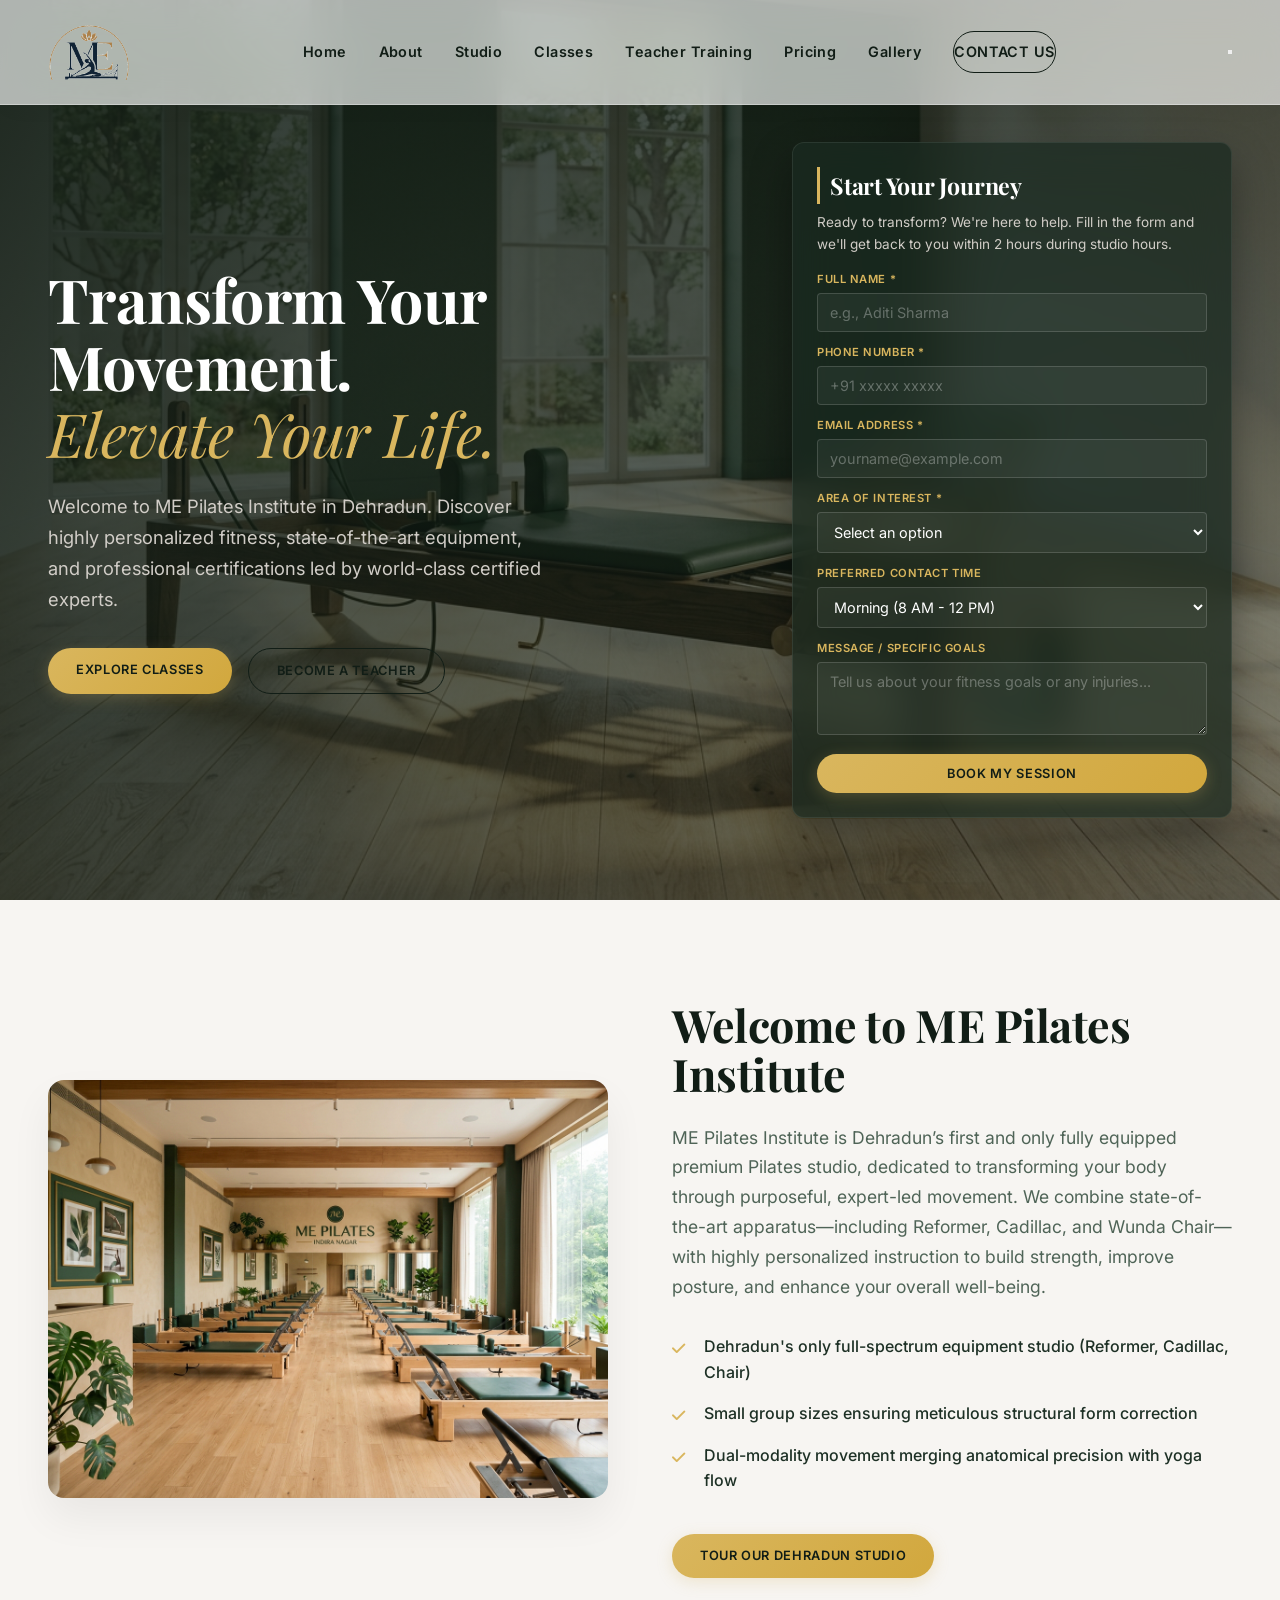
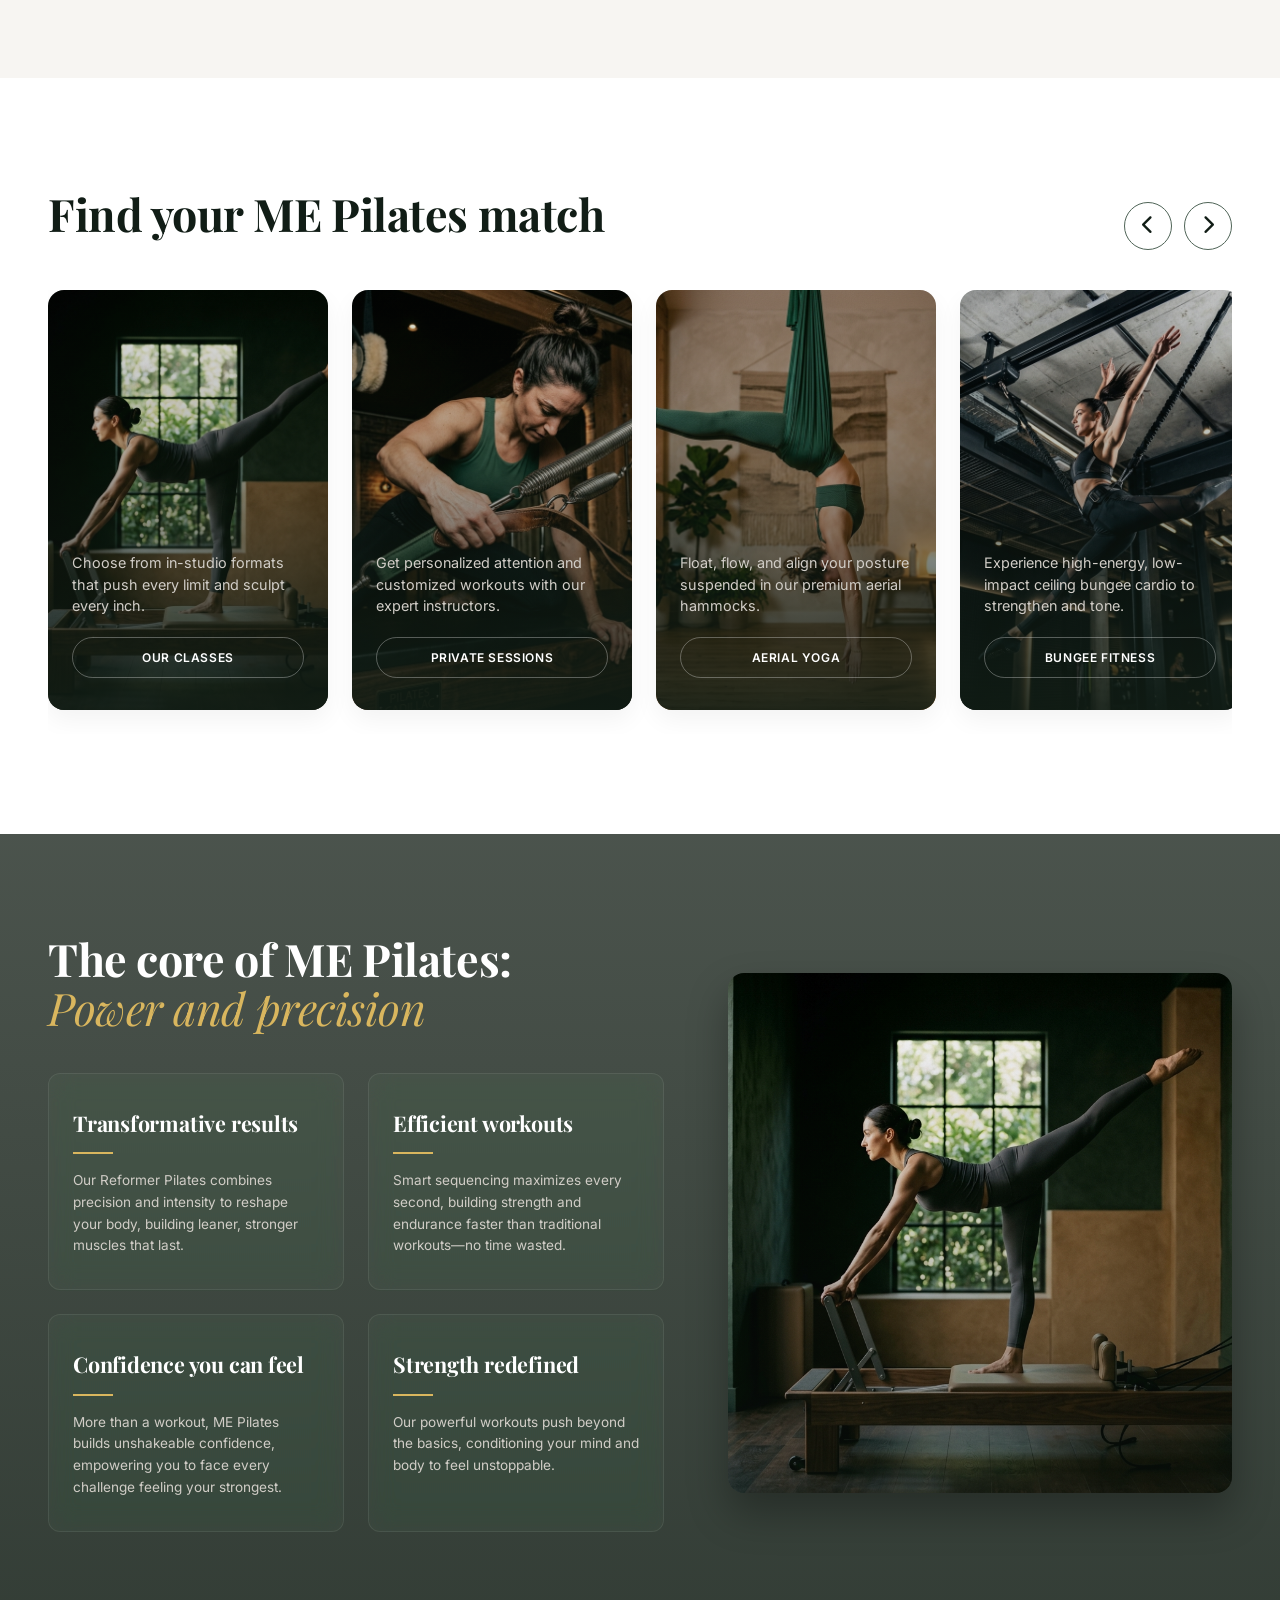
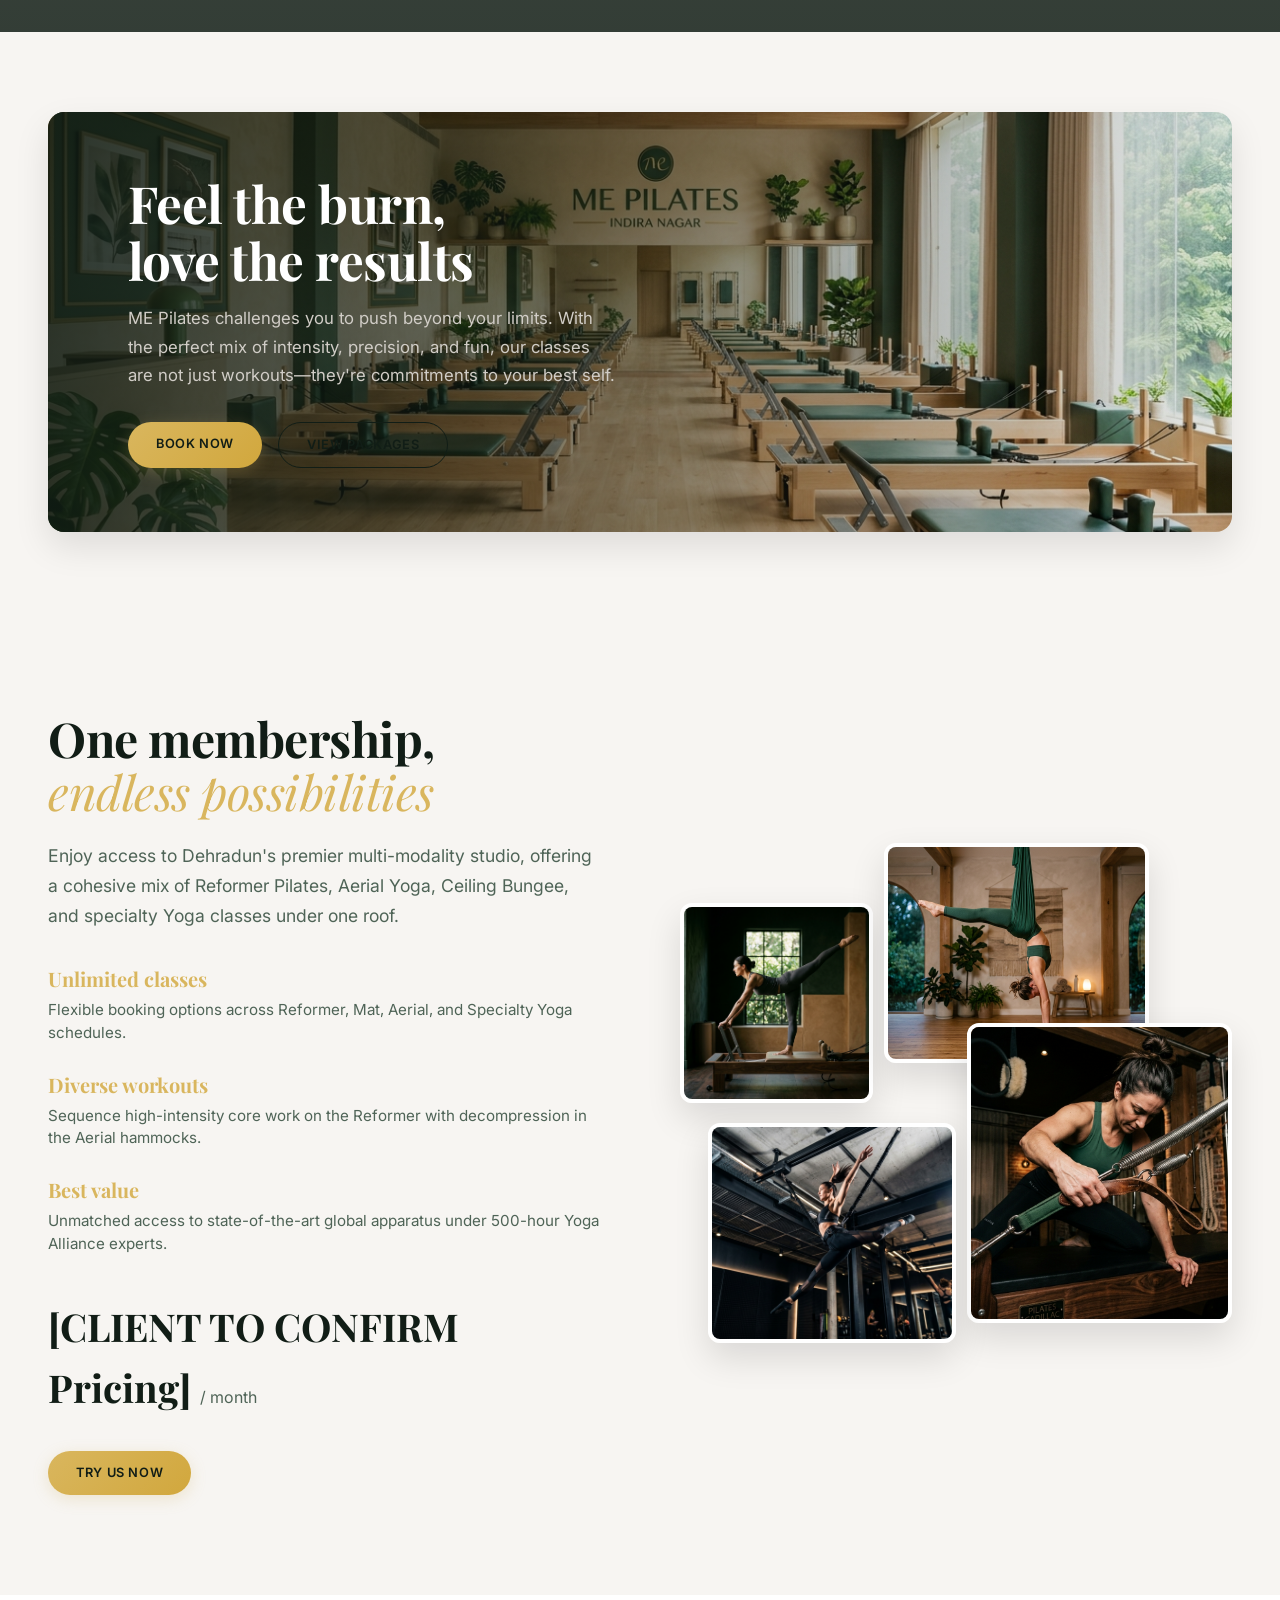
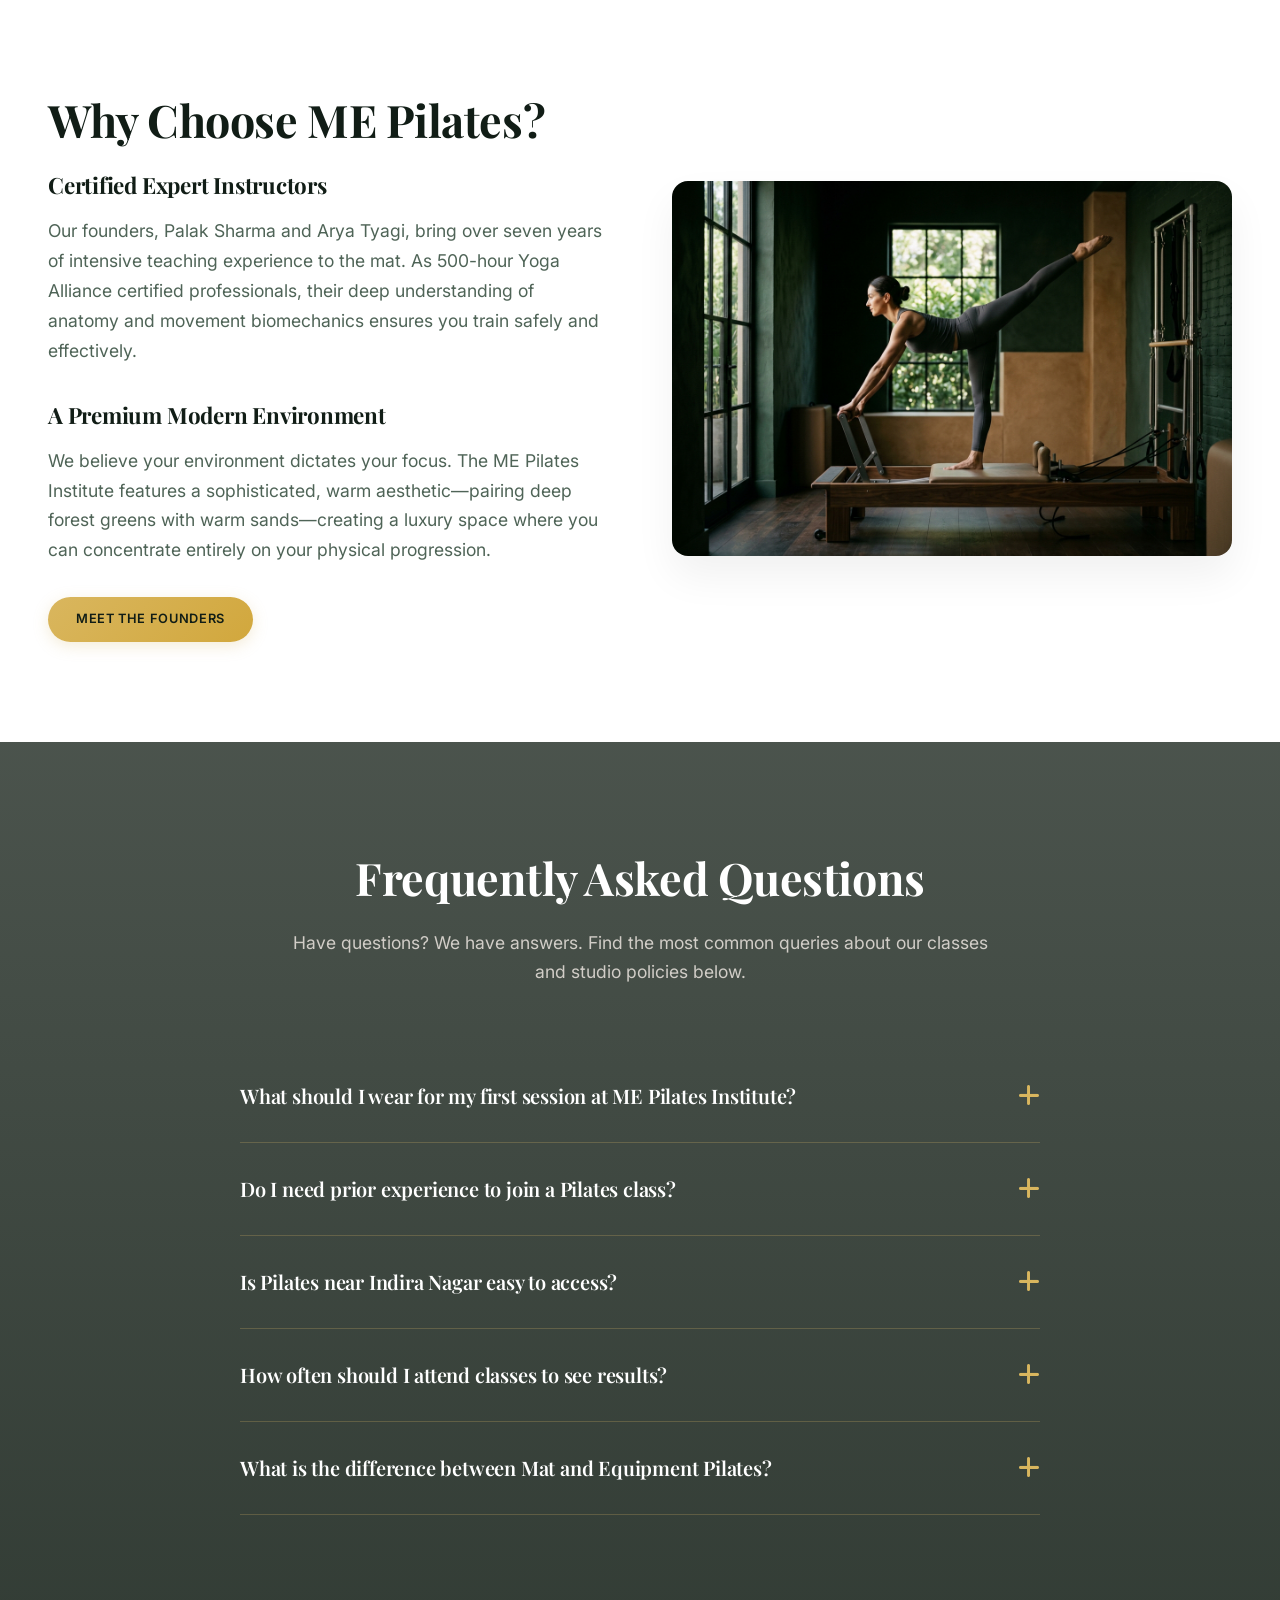
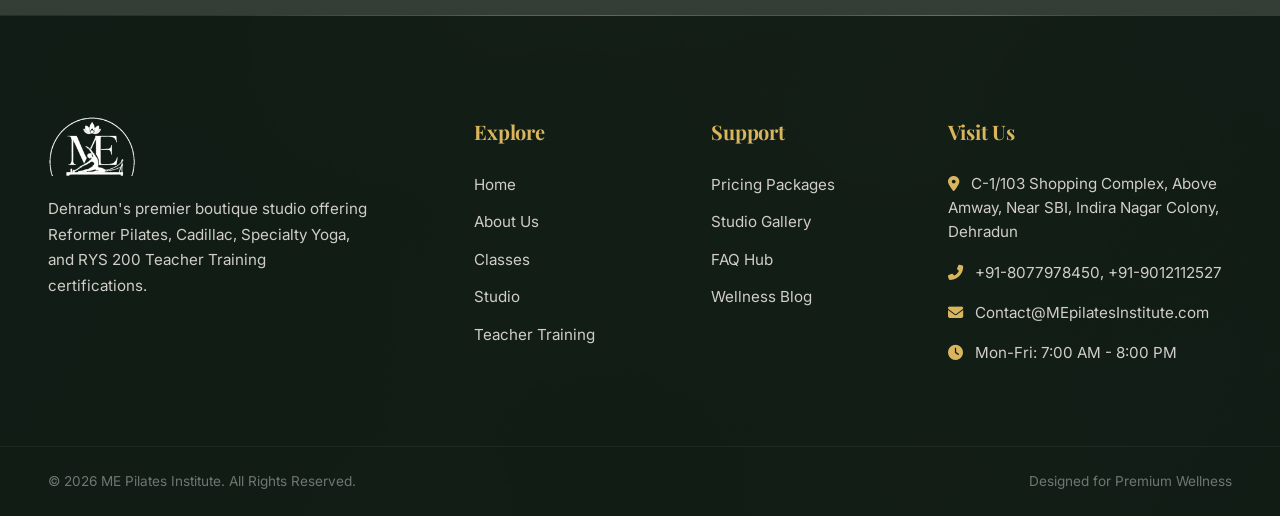
==== index.html @ 4b0d1c43 "feat: initial commit of premium ME Pilates Institute website" ====
<!DOCTYPE html>
<html lang="en">
<head>
    <meta charset="UTF-8">
    <meta name="viewport" content="width=device-width, initial-scale=1.0">
    <title>Premium Pilates Studio in Dehradun | ME Pilates Institute</title>
    <meta name="description" content="Transform your body with Dehradun's premier Pilates studio. Offering Reformer, Cadillac, Aerial Yoga & Teacher Training by certified experts. Book a session today.">
    <link rel="icon" type="image/png" href="favicon.png">
    
    <script type="application/ld+json">
    {
      "@context": "https://schema.org",
      "@graph": [
        {
          "@type": "WebPage",
          "@id": "https://mepilatesinstitute.com/#webpage",
          "url": "https://mepilatesinstitute.com/",
          "name": "Premium Pilates Studio in Dehradun | ME Pilates Institute",
          "description": "Transform your body with Dehradun's premier Pilates studio. Offering Reformer, Cadillac, Aerial Yoga & Teacher Training by certified experts. Book a session today.",
          "isPartOf": {
            "@id": "https://mepilatesinstitute.com/#website"
          },
          "about": {
            "@id": "https://mepilatesinstitute.com/#organization"
          }
        },
        {
          "@type": "BreadcrumbList",
          "@id": "https://mepilatesinstitute.com/#breadcrumb",
          "itemListElement": [
            {
              "@type": "ListItem",
              "position": 1,
              "name": "Home",
              "item": "https://mepilatesinstitute.com/"
            }
          ]
        },
        {
          "@type": "FAQPage",
          "@id": "https://mepilatesinstitute.com/#faq",
          "mainEntity": [
            {
              "@type": "Question",
              "name": "What should I wear for my first session at ME Pilates Institute?",
              "@acceptedAnswer": {
                "@type": "Answer",
                "text": "Wear comfortable, form-fitting athletic wear that allows your instructor to see your alignment. Grip socks are mandatory for all equipment classes to ensure your safety and maintain studio hygiene."
              }
            },
            {
              "@type": "Question",
              "name": "Do I need prior experience to join a Pilates class?",
              "@acceptedAnswer": {
                "@type": "Answer",
                "text": "Not at all. We welcome complete beginners. If you are new, we highly recommend starting with a private session or our introductory group classes so our instructors can assess your movement and introduce you to the equipment safely."
              }
            },
            {
              "@type": "Question",
              "name": "Is Pilates near Indira Nagar easy to access?",
              "@acceptedAnswer": {
                "@type": "Answer",
                "text": "Yes, we are conveniently located at C-1/103 Shopping Complex, Near SBI, Indira Nagar Colony, Dehradun. There is ample parking available [CLIENT TO CONFIRM] for our members."
              }
            },
            {
              "@type": "Question",
              "name": "How often should I attend classes to see results?",
              "@acceptedAnswer": {
                "@type": "Answer",
                "text": "For optimal results in strength and flexibility, we recommend attending two to three sessions per week. Consistency is the key to mastering the Pilates method."
              }
            },
            {
              "@type": "Question",
              "name": "What is the difference between Mat and Equipment Pilates?",
              "@acceptedAnswer": {
                "@type": "Answer",
                "text": "Mat Pilates relies on your body weight for resistance and focuses heavily on core control. Equipment Pilates uses the springs and pulleys of apparatus like the Reformer and Cadillac to provide variable resistance, which can both assist movements and make them significantly more challenging."
              }
            }
          ]
        }
      ]
    }
    </script>

    <link rel="stylesheet" href="css/style.css">
    <link rel="stylesheet" href="https://cdnjs.cloudflare.com/ajax/libs/font-awesome/6.4.0/css/all.min.css">
    <link href="https://fonts.googleapis.com/css2?family=Playfair+Display:ital,wght@0,400..900;1,400..900&family=Inter:wght@300;400;500;600;700&display=swap" rel="stylesheet">
</head>
<body>
    
    <!-- Premium Navigation Header -->
    <header class="site-header">
        <div class="container nav-container">
            <a href="index.html" class="logo-wrapper">
                <img src="assets/images/logo.png" alt="ME Pilates Institute Logo" class="logo-image">
            </a>
            <nav class="site-nav">
                <ul class="nav-list">
                    <li><a href="index.html" class="active">Home</a></li>
                    <li><a href="about-us.html">About</a></li>
                    <li><a href="pilates-studio-dehradun.html">Studio</a></li>
                    <li><a href="pilates-classes-dehradun.html">Classes</a></li>
                    <li><a href="pilates-teacher-training-dehradun.html">Teacher Training</a></li>
                    <li><a href="pricing.html">Pricing</a></li>
                    <li><a href="gallery.html">Gallery</a></li>
                    <li><a href="contact-us.html" class="btn btn-secondary">Contact Us</a></li>
                </ul>
            </nav>
            <button class="mobile-menu-toggle" aria-label="Toggle Navigation">
                <span class="hamburger-bar"></span>
                <span class="hamburger-bar"></span>
                <span class="hamburger-bar"></span>
            </button>
        </div>
    </header>

    <main class="main-content">
        
        <!-- Hero Section with Integrated Glass Form -->
        <section class="hero-section">
            <div class="container hero-grid">
                <div class="hero-text-block">
                    <h1>Transform Your Movement. <span>Elevate Your Life.</span></h1>
                    <p>Welcome to ME Pilates Institute in Dehradun. Discover highly personalized fitness, state-of-the-art equipment, and professional certifications led by world-class certified experts.</p>
                    <div class="btn-group">
                        <a href="pilates-classes-dehradun.html" class="btn btn-primary">Explore Classes</a>
                        <a href="pilates-teacher-training-dehradun.html" class="btn btn-secondary">Become a Teacher</a>
                    </div>
                </div>
                
                <div class="glass-card" id="enquiry">
                    <h2>Start Your Journey</h2>
                    <p>Ready to transform? We're here to help. Fill in the form and we'll get back to you within 2 hours during studio hours.</p>
                    
                    <form id="enquiry-form" class="enquiry-form">
                        <div class="form-group">
                            <label for="fullName">Full Name *</label>
                            <input type="text" id="fullName" name="fullName" placeholder="e.g., Aditi Sharma" required minlength="2">
                        </div>
                        <div class="form-group">
                            <label for="phone">Phone Number *</label>
                            <input type="tel" id="phone" name="phone" placeholder="+91 xxxxx xxxxx" required pattern="^[6-9]\d{9}$">
                        </div>
                        <div class="form-group">
                            <label for="email">Email Address *</label>
                            <input type="email" id="email" name="email" placeholder="yourname@example.com" required>
                        </div>
                        <div class="form-group">
                            <label for="interest">Area of Interest *</label>
                            <select id="interest" name="interest" required>
                                <option value="">Select an option</option>
                                <option value="classes">Pilates & Yoga Classes</option>
                                <option value="private">Private Sessions</option>
                                <option value="training">200-Hour Teacher Training</option>
                                <option value="other">Other</option>
                            </select>
                        </div>
                        <div class="form-group">
                            <label for="contactTime">Preferred Contact Time</label>
                            <select id="contactTime" name="contactTime">
                                <option value="morning">Morning (8 AM - 12 PM)</option>
                                <option value="afternoon">Afternoon (12 PM - 4 PM)</option>
                                <option value="evening">Evening (4 PM - 8 PM)</option>
                                <option value="anytime">Anytime</option>
                            </select>
                        </div>
                        <div class="form-group">
                            <label for="message">Message / Specific Goals</label>
                            <textarea id="message" name="message" placeholder="Tell us about your fitness goals or any injuries..." maxlength="500" rows="3"></textarea>
                        </div>
                        <button type="submit" class="btn btn-primary" style="width: 100%;">Book My Session</button>
                    </form>
                </div>
            </div>
        </section>

        <!-- Welcome & Introduction Section -->
        <section class="section-padding" style="background-color: var(--color-sand-bg);">
            <div class="container feature-split-layout">
                <div class="split-image-container">
                    <img src="assets/images/studio_space.jpg" alt="ME Pilates state-of-the-art Reformer studio in Dehradun">
                </div>
                <div class="split-text-container">
                    <h2>Welcome to ME Pilates Institute</h2>
                    <p>ME Pilates Institute is Dehradun’s first and only fully equipped premium Pilates studio, dedicated to transforming your body through purposeful, expert-led movement. We combine state-of-the-art apparatus—including Reformer, Cadillac, and Wunda Chair—with highly personalized instruction to build strength, improve posture, and enhance your overall well-being.</p>
                    
                    <ul class="highlight-list">
                        <li>Dehradun's only full-spectrum equipment studio (Reformer, Cadillac, Chair)</li>
                        <li>Small group sizes ensuring meticulous structural form correction</li>
                        <li>Dual-modality movement merging anatomical precision with yoga flow</li>
                    </ul>
                    
                    <a href="pilates-studio-dehradun.html" class="btn btn-primary">Tour our Dehradun Studio</a>
                </div>
            </div>
        </section>

        <!-- Section 2: Carousel of Scrolling Cards (Based on Screenshot 1) -->
        <section class="section-padding" style="background-color: var(--color-white);">
            <div class="container carousel-container">
                <div class="carousel-header-flex">
                    <h2>Find your <span>ME Pilates match</span></h2>
                    <div class="carousel-arrows">
                        <button class="arrow-btn" id="carousel-prev" aria-label="Previous image"><i class="fas fa-chevron-left"></i></button>
                        <button class="arrow-btn" id="carousel-next" aria-label="Next image"><i class="fas fa-chevron-right"></i></button>
                    </div>
                </div>
                
                <div class="carousel-track" id="carousel-track">
                    
                    <div class="carousel-card">
                        <img src="assets/images/reformer_pilates.jpg" alt="Reformer Pilates Class" class="carousel-card-img">
                        <div class="carousel-card-content">
                            <p>Choose from in-studio formats that push every limit and sculpt every inch.</p>
                            <a href="pilates-classes-dehradun.html" class="carousel-card-btn">Our classes</a>
                        </div>
                    </div>
                    
                    <div class="carousel-card">
                        <img src="assets/images/cadillac_pilates.jpg" alt="Private Cadillac Sessions" class="carousel-card-img">
                        <div class="carousel-card-content">
                            <p>Get personalized attention and customized workouts with our expert instructors.</p>
                            <a href="pilates-classes-dehradun.html" class="carousel-card-btn">Private sessions</a>
                        </div>
                    </div>
                    
                    <div class="carousel-card">
                        <img src="assets/images/aerial_yoga.jpg" alt="Aerial Yoga Classes" class="carousel-card-img">
                        <div class="carousel-card-content">
                            <p>Float, flow, and align your posture suspended in our premium aerial hammocks.</p>
                            <a href="pilates-classes-dehradun.html" class="carousel-card-btn">Aerial Yoga</a>
                        </div>
                    </div>
                    
                    <div class="carousel-card">
                        <img src="assets/images/bungee_fitness.jpg" alt="Bungee Fitness Classes" class="carousel-card-img">
                        <div class="carousel-card-content">
                            <p>Experience high-energy, low-impact ceiling bungee cardio to strengthen and tone.</p>
                            <a href="pilates-classes-dehradun.html" class="carousel-card-btn">Bungee Fitness</a>
                        </div>
                    </div>

                    <div class="carousel-card">
                        <img src="assets/images/studio_space.jpg" alt="ME Pilates Studio Space" class="carousel-card-img">
                        <div class="carousel-card-content">
                            <p>Practice in an environment designed strictly to elevate focus and wellness.</p>
                            <a href="pilates-studio-dehradun.html" class="carousel-card-btn">Explore studio</a>
                        </div>
                    </div>
                </div>
            </div>
        </section>

        <!-- Section 3: Power & Precision Grid over background (Based on Screenshot 2) -->
        <section class="section-padding power-section section-dark-bg" style="background-image: url('assets/images/reformer_pilates.jpg');">
            <div class="container power-grid">
                <div class="power-content-wrapper">
                    <h2>The core of ME Pilates: <span>Power and precision</span></h2>
                    
                    <div class="power-cards-grid">
                        <div class="power-glass-card">
                            <h3 class="power-card-title">Transformative results</h3>
                            <div class="power-card-divider"></div>
                            <p class="power-card-desc">Our Reformer Pilates combines precision and intensity to reshape your body, building leaner, stronger muscles that last.</p>
                        </div>
                        
                        <div class="power-glass-card">
                            <h3 class="power-card-title">Efficient workouts</h3>
                            <div class="power-card-divider"></div>
                            <p class="power-card-desc">Smart sequencing maximizes every second, building strength and endurance faster than traditional workouts—no time wasted.</p>
                        </div>
                        
                        <div class="power-glass-card">
                            <h3 class="power-card-title">Confidence you can feel</h3>
                            <div class="power-card-divider"></div>
                            <p class="power-card-desc">More than a workout, ME Pilates builds unshakeable confidence, empowering you to face every challenge feeling your strongest.</p>
                        </div>
                        
                        <div class="power-glass-card">
                            <h3 class="power-card-title">Strength redefined</h3>
                            <div class="power-card-divider"></div>
                            <p class="power-card-desc">Our powerful workouts push beyond the basics, conditioning your mind and body to feel unstoppable.</p>
                        </div>
                    </div>
                </div>
                
                <div class="power-image-container">
                    <img src="assets/images/reformer_pilates.jpg" alt="Client practicing Reformer Pilates core exercise" class="power-image">
                </div>
            </div>
        </section>

        <!-- Section 4: Premium Promotional Feature Banner (Based on Screenshot 3) -->
        <section class="container">
            <div class="promo-banner" style="background-image: url('assets/images/studio_space.jpg');">
                <div class="promo-banner-content">
                    <h2>Feel the burn, <br>love the results</h2>
                    <p>ME Pilates challenges you to push beyond your limits. With the perfect mix of intensity, precision, and fun, our classes are not just workouts—they're commitments to your best self.</p>
                    <div class="promo-btn-container">
                        <a href="#enquiry" class="btn btn-primary">Book Now</a>
                        <a href="pricing.html" class="btn btn-secondary">View packages</a>
                    </div>
                </div>
            </div>
        </section>

        <!-- Section 5: Collage Membership Section (Based on Screenshot 4) -->
        <section class="section-padding collage-section">
            <div class="container collage-grid">
                <div class="collage-text-container">
                    <h2>One membership, <br><span>endless possibilities</span></h2>
                    <p>Enjoy access to Dehradun's premier multi-modality studio, offering a cohesive mix of Reformer Pilates, Aerial Yoga, Ceiling Bungee, and specialty Yoga classes under one roof.</p>
                    
                    <ul class="collage-bullet-list">
                        <li>
                            <div class="collage-bullet-title">Unlimited classes</div>
                            <div class="collage-bullet-desc">Flexible booking options across Reformer, Mat, Aerial, and Specialty Yoga schedules.</div>
                        </li>
                        <li>
                            <div class="collage-bullet-title">Diverse workouts</div>
                            <div class="collage-bullet-desc">Sequence high-intensity core work on the Reformer with decompression in the Aerial hammocks.</div>
                        </li>
                        <li>
                            <div class="collage-bullet-title">Best value</div>
                            <div class="collage-bullet-desc">Unmatched access to state-of-the-art global apparatus under 500-hour Yoga Alliance experts.</div>
                        </li>
                    </ul>
                    
                    <div class="collage-price">
                        [CLIENT TO CONFIRM Pricing] <span>/ month</span>
                    </div>
                    
                    <a href="#enquiry" class="btn btn-primary">Try us now</a>
                </div>
                
                <div class="collage-image-container">
                    <div class="collage-photo photo-1">
                        <img src="assets/images/aerial_yoga.jpg" alt="Aerial Yoga alignment class">
                    </div>
                    <div class="collage-photo photo-2">
                        <img src="assets/images/reformer_pilates.jpg" alt="Reformer Pilates training">
                    </div>
                    <div class="collage-photo photo-3">
                        <img src="assets/images/cadillac_pilates.jpg" alt="Cadillac apparatus sequence">
                    </div>
                    <div class="collage-photo photo-4">
                        <img src="assets/images/bungee_fitness.jpg" alt="Ceiling Bungee dynamic workout">
                    </div>
                </div>
            </div>
        </section>

        <!-- Why Choose Us & Founders Section -->
        <section class="section-padding" style="background-color: var(--color-white);">
            <div class="container feature-split-layout">
                <div class="split-text-container">
                    <h2>Why Choose ME Pilates?</h2>
                    
                    <div style="margin-bottom: 32px;">
                        <h3 style="margin-bottom: 12px; font-size: 1.4rem;">Certified Expert Instructors</h3>
                        <p>Our founders, Palak Sharma and Arya Tyagi, bring over seven years of intensive teaching experience to the mat. As 500-hour Yoga Alliance certified professionals, their deep understanding of anatomy and movement biomechanics ensures you train safely and effectively.</p>
                    </div>
                    
                    <div style="margin-bottom: 32px;">
                        <h3 style="margin-bottom: 12px; font-size: 1.4rem;">A Premium Modern Environment</h3>
                        <p>We believe your environment dictates your focus. The ME Pilates Institute features a sophisticated, warm aesthetic—pairing deep forest greens with warm sands—creating a luxury space where you can concentrate entirely on your physical progression.</p>
                    </div>
                    
                    <a href="about-us.html" class="btn btn-primary">Meet the Founders</a>
                </div>
                
                <div class="split-image-container">
                    <img src="assets/images/reformer_pilates.jpg" alt="Palak Sharma & Arya Tyagi guiding Pilates Reformer class in Dehradun">
                </div>
            </div>
        </section>

        <!-- FAQ Section -->
        <section class="section-padding section-dark section-dark-bg" style="background-image: url('assets/images/footer_bg.jpg');">
            <div class="container">
                <div class="section-header">
                    <h2>Frequently Asked Questions</h2>
                    <p>Have questions? We have answers. Find the most common queries about our classes and studio policies below.</p>
                </div>
                
                <div class="faq-accordion">
                    <div class="faq-item">
                        <button class="faq-trigger">
                            <h3>What should I wear for my first session at ME Pilates Institute?</h3>
                            <span class="faq-icon"><i class="fas fa-plus"></i></span>
                        </button>
                        <div class="faq-content">
                            <p>Wear comfortable, form-fitting athletic wear that allows your instructor to see your alignment. Grip socks are mandatory for all equipment classes to ensure your safety and maintain studio hygiene.</p>
                        </div>
                    </div>
                    
                    <div class="faq-item">
                        <button class="faq-trigger">
                            <h3>Do I need prior experience to join a Pilates class?</h3>
                            <span class="faq-icon"><i class="fas fa-plus"></i></span>
                        </button>
                        <div class="faq-content">
                            <p>Not at all. We welcome complete beginners. If you are new, we highly recommend starting with a private session or our introductory group classes so our instructors can assess your movement and introduce you to the equipment safely.</p>
                        </div>
                    </div>
                    
                    <div class="faq-item">
                        <button class="faq-trigger">
                            <h3>Is Pilates near Indira Nagar easy to access?</h3>
                            <span class="faq-icon"><i class="fas fa-plus"></i></span>
                        </button>
                        <div class="faq-content">
                            <p>Yes, we are conveniently located at C-1/103 Shopping Complex, Near SBI, Indira Nagar Colony, Dehradun. There is ample parking available [CLIENT TO CONFIRM] for our members.</p>
                        </div>
                    </div>
                    
                    <div class="faq-item">
                        <button class="faq-trigger">
                            <h3>How often should I attend classes to see results?</h3>
                            <span class="faq-icon"><i class="fas fa-plus"></i></span>
                        </button>
                        <div class="faq-content">
                            <p>For optimal results in strength and flexibility, we recommend attending two to three sessions per week. Consistency is the key to mastering the Pilates method.</p>
                        </div>
                    </div>
                    
                    <div class="faq-item">
                        <button class="faq-trigger">
                            <h3>What is the difference between Mat and Equipment Pilates?</h3>
                            <span class="faq-icon"><i class="fas fa-plus"></i></span>
                        </button>
                        <div class="faq-content">
                            <p>Mat Pilates relies on your body weight for resistance and focuses heavily on core control. Equipment Pilates uses the springs and pulleys of apparatus like the Reformer and Cadillac to provide variable resistance, which can both assist movements and make them significantly more challenging.</p>
                        </div>
                    </div>
                </div>
            </div>
        </section>

    </main>

    <!-- Footer -->
    <footer class="site-footer">
        <div class="container footer-container">
            <div class="footer-brand">
                <img src="assets/images/logo.png" alt="ME Pilates Institute Logo" class="footer-logo" style="height: 60px; width: auto; margin-bottom: 20px; filter: brightness(0) invert(1);">
                <p>Dehradun's premier boutique studio offering Reformer Pilates, Cadillac, Specialty Yoga, and RYS 200 Teacher Training certifications.</p>
            </div>
            
            <div class="footer-links">
                <h4>Explore</h4>
                <ul>
                    <li><a href="index.html">Home</a></li>
                    <li><a href="about-us.html">About Us</a></li>
                    <li><a href="pilates-classes-dehradun.html">Classes</a></li>
                    <li><a href="pilates-studio-dehradun.html">Studio</a></li>
                    <li><a href="pilates-teacher-training-dehradun.html">Teacher Training</a></li>
                </ul>
            </div>

            <div class="footer-links">
                <h4>Support</h4>
                <ul>
                    <li><a href="pricing.html">Pricing Packages</a></li>
                    <li><a href="gallery.html">Studio Gallery</a></li>
                    <li><a href="faq.html">FAQ Hub</a></li>
                    <li><a href="blog.html">Wellness Blog</a></li>
                </ul>
            </div>
            
            <div class="footer-contact">
                <h4>Visit Us</h4>
                <p><i class="fas fa-map-marker-alt" style="color: var(--color-gold); margin-right: 8px;"></i> C-1/103 Shopping Complex, Above Amway, Near SBI, Indira Nagar Colony, Dehradun</p>
                <p><i class="fas fa-phone-alt" style="color: var(--color-gold); margin-right: 8px;"></i> +91-8077978450, +91-9012112527</p>
                <p><i class="fas fa-envelope" style="color: var(--color-gold); margin-right: 8px;"></i> Contact@MEpilatesInstitute.com</p>
                <p><i class="fas fa-clock" style="color: var(--color-gold); margin-right: 8px;"></i> Mon-Fri: 7:00 AM - 8:00 PM</p>
            </div>
        </div>
        
        <div class="container footer-bottom">
            <p>&copy; 2026 ME Pilates Institute. All Rights Reserved.</p>
            <p>Designed for Premium Wellness</p>
        </div>
    </footer>

    <script src="js/main.js"></script>
</body>
</html>
---- css/style.css ----
/* ME Pilates Institute - Premium Modern Design System */

:root {
  /* HSL-based Color Palette */
  --color-green-dark: hsl(145, 25%, 9%);       /* Main dark color (Deep Forest) */
  --color-green-medium: hsl(145, 20%, 15%);   /* Medium forest accent */
  --color-green-light: hsl(145, 12%, 35%);    /* Soft sage green text */
  --color-gold: hsl(43, 62%, 61%);            /* Brushed Gold */
  --color-gold-hover: hsl(43, 62%, 50%);      /* Darker Gold on hover */
  --color-sand-bg: hsl(36, 25%, 96%);         /* Warm light background */
  --color-white: hsl(0, 0%, 100%);
  --color-dark-text: hsl(145, 25%, 15%);
  --color-light-text: hsl(35, 10%, 80%);
  
  /* Fonts - Premium Serif headings & Clean Sans-serif body */
  --font-headings: 'Playfair Display', serif;
  --font-body: 'Inter', sans-serif;
  
  /* Grids & Spacing */
  --container-width: 1600px;
  --base-spacing: 8px;
  
  /* Transitions */
  --transition-smooth: all 0.4s cubic-bezier(0.16, 1, 0.3, 1);
  --transition-fast: all 0.2s ease-in-out;
}

/* Global Reset */
* {
  margin: 0;
  padding: 0;
  box-sizing: border-box;
}

html {
  scroll-behavior: smooth;
  font-size: 16px;
}

body {
  font-family: var(--font-body);
  background-color: var(--color-sand-bg);
  color: var(--color-dark-text);
  line-height: 1.6;
  -webkit-font-smoothing: antialiased;
}

h1, h2, h3, h4 {
  font-family: var(--font-headings);
  font-weight: 700;
  letter-spacing: -0.01em;
  color: var(--color-green-dark);
}

a {
  text-decoration: none;
  color: inherit;
  transition: var(--transition-fast);
}

img {
  max-width: 100%;
  height: auto;
  display: block;
}

/* Container */
.container {
  width: 100%;
  max-width: var(--container-width);
  margin: 0 auto;
  padding: 0 48px;
}

/* --- Premium Sticky Header & Nav --- */
.site-header {
  position: fixed;
  top: 0;
  left: 0;
  right: 0;
  z-index: 1000;
  padding: 24px 0;
  background-color: rgba(255, 255, 255, 0.65);
  backdrop-filter: blur(20px) saturate(180%);
  -webkit-backdrop-filter: blur(20px) saturate(180%);
  border-bottom: 1px solid rgba(255, 255, 255, 0.35);
  box-shadow: 0 4px 30px rgba(0, 0, 0, 0.02);
  transition: var(--transition-smooth);
}

/* Shrink header on scroll - support native scroll animations */
@supports ((animation-timeline: scroll()) and (animation-range: 0% 100%)) {
  @keyframes shrink-header {
    to {
      padding: 12px 0;
      background-color: rgba(255, 255, 255, 0.85);
      border-bottom: 1px solid rgba(255, 255, 255, 0.55);
      box-shadow: 0 8px 32px 0 rgba(17, 29, 21, 0.04);
    }
  }
  
  .site-header {
    animation: shrink-header auto linear both;
    animation-timeline: scroll(block root);
    animation-range: 0px 100px;
  }
}

/* JS Fallback Class (Applied when scroll timeline isn't supported) */
.site-header.shrunk {
  padding: 12px 0;
  background-color: rgba(255, 255, 255, 0.85);
  border-bottom: 1px solid rgba(255, 255, 255, 0.55);
  box-shadow: 0 8px 32px 0 rgba(17, 29, 21, 0.04);
}

.nav-container {
  display: flex;
  justify-content: space-between;
  align-items: center;
}

/* Logo styling */
.logo-wrapper {
  display: flex;
  align-items: center;
}

.logo-image {
  height: 56px;
  width: auto;
  transition: var(--transition-smooth);
}

/* Shrink logo on scroll */
@supports ((animation-timeline: scroll()) and (animation-range: 0% 100%)) {
  @keyframes shrink-logo {
    to {
      height: 42px;
    }
  }
  .logo-image {
    animation: shrink-logo auto linear both;
    animation-timeline: scroll(block root);
    animation-range: 0px 100px;
  }
}

.site-header.shrunk .logo-image {
  height: 42px;
}

.site-nav {
  display: flex;
  align-items: center;
}

.nav-list {
  display: flex;
  list-style: none;
  gap: 32px;
  align-items: center;
}

.nav-list a {
  font-family: var(--font-body);
  font-weight: 600;
  font-size: 0.9rem;
  color: var(--color-green-dark);
  position: relative;
  padding: 8px 0;
  letter-spacing: 0.03em;
}

/* Hover sliding underline */
.nav-list a::after {
  content: '';
  position: absolute;
  bottom: 0;
  left: 0;
  width: 100%;
  height: 2px;
  background-color: var(--color-gold);
  transform: scaleX(0);
  transform-origin: right;
  transition: transform 0.3s cubic-bezier(0.16, 1, 0.3, 1);
}

.nav-list a:hover {
  color: var(--color-gold);
}

.nav-list a:hover::after {
  transform: scaleX(1);
  transform-origin: left;
}

/* --- Premium Buttons --- */
.btn {
  display: inline-block;
  padding: 12px 28px;
  font-family: var(--font-body);
  font-weight: 600;
  font-size: 0.8rem;
  text-transform: uppercase;
  letter-spacing: 0.05em;
  border-radius: 50px; /* Pill shape for premium feel */
  cursor: pointer;
  transition: var(--transition-smooth);
}

.btn-primary {
  background: linear-gradient(135deg, var(--color-gold) 0%, hsl(43, 62%, 53%) 100%);
  color: var(--color-green-dark);
  border: none;
  box-shadow: 0 4px 15px rgba(213, 178, 99, 0.25);
}

.btn-primary:hover {
  transform: translateY(-2px);
  box-shadow: 0 6px 20px rgba(213, 178, 99, 0.35);
  background: linear-gradient(135deg, hsl(43, 62%, 53%) 0%, var(--color-gold) 100%);
}

.btn-secondary {
  background: transparent;
  color: var(--color-green-dark);
  border: 1px solid var(--color-green-dark);
}

.btn-secondary:hover {
  background-color: var(--color-green-dark);
  color: var(--color-white);
  border-color: var(--color-green-dark);
  box-shadow: 0 4px 15px rgba(17, 29, 21, 0.15);
}

.btn-group {
  display: flex;
  gap: 16px;
  flex-wrap: wrap;
}

@media (max-width: 1024px) {
  .btn-group {
    justify-content: center;
  }
}

/* --- Hero Section & Floating Glass Form --- */
.hero-section {
  position: relative;
  min-height: 100vh;
  display: flex;
  align-items: center;
  background-image: url('../assets/images/hero_desktop.jpg');
  background-size: cover;
  background-position: center;
  background-attachment: fixed;
  padding-top: 120px;
  padding-bottom: 60px;
  overflow: hidden;
}

@media (max-width: 768px) {
  .hero-section {
    background-image: url('../assets/images/hero_mobile.jpg');
    background-attachment: scroll; /* Better scroll rendering on mobile */
  }
}

.hero-section::before {
  content: '';
  position: absolute;
  top: 0;
  left: 0;
  right: 0;
  bottom: 0;
  background: linear-gradient(135deg, rgba(17, 29, 21, 0.92) 0%, rgba(17, 29, 21, 0.5) 100%);
  z-index: 1;
}

.hero-grid {
  position: relative;
  z-index: 2;
  display: grid;
  grid-template-columns: 1fr 1fr;
  gap: 64px;
  align-items: center;
}

.hero-text-block {
  color: var(--color-white);
}

.hero-text-block h1 {
  color: var(--color-white);
  font-size: 3.8rem;
  line-height: 1.1;
  margin-bottom: 24px;
}

.hero-text-block h1 span {
  display: block;
  font-style: italic;
  font-weight: 400;
  color: var(--color-gold);
}

.hero-text-block p {
  font-size: 1.15rem;
  line-height: 1.7;
  color: var(--color-light-text);
  margin-bottom: 32px;
  max-width: 500px;
}

/* Glassmorphism Enquiry Card */
.glass-card {
  background: rgba(27, 42, 34, 0.75);
  backdrop-filter: blur(20px) saturate(180%);
  border: 1px solid rgba(255, 255, 255, 0.08);
  border-radius: 12px;
  padding: 24px;
  box-shadow: 0 20px 40px rgba(0, 0, 0, 0.35);
  color: var(--color-white);
  max-width: 440px;
  width: 100%;
  justify-self: end;
}

.glass-card h2 {
  color: var(--color-white);
  font-size: 1.45rem;
  margin-bottom: 8px;
  border-left: 3px solid var(--color-gold);
  padding-left: 10px;
}

.glass-card p {
  color: var(--color-light-text);
  font-size: 0.85rem;
  margin-bottom: 16px;
}

/* Premium Form Elements */
.form-group {
  margin-bottom: 12px;
}

.form-group label {
  display: block;
  font-family: var(--font-body);
  font-weight: 600;
  font-size: 0.7rem;
  text-transform: uppercase;
  letter-spacing: 0.05em;
  color: var(--color-gold);
  margin-bottom: 4px;
}

.form-group input, 
.form-group select, 
.form-group textarea {
  width: 100%;
  padding: 10px 12px;
  background: rgba(255, 255, 255, 0.05);
  border: 1px solid rgba(255, 255, 255, 0.15);
  border-radius: 4px;
  color: var(--color-white);
  font-family: var(--font-body);
  font-size: 0.9rem;
  transition: var(--transition-fast);
}

.form-group input::placeholder, 
.form-group textarea::placeholder {
  color: rgba(255, 255, 255, 0.3);
}

.form-group input:focus, 
.form-group select:focus, 
.form-group textarea:focus {
  outline: none;
  background: rgba(255, 255, 255, 0.08);
  border-color: var(--color-gold);
  box-shadow: 0 0 10px rgba(213, 178, 99, 0.2);
}

.form-group select option {
  background-color: var(--color-green-dark);
  color: var(--color-white);
}

/* --- Section Layouts --- */
.section-padding {
  padding: 100px 0;
}

.section-dark {
  position: relative;
  background-color: var(--color-green-dark);
  color: var(--color-white);
  z-index: 1;
}

.section-dark-bg {
  background-size: cover;
  background-position: center;
  background-attachment: fixed;
}

.section-dark-bg::before {
  content: '';
  position: absolute;
  inset: 0;
  background: linear-gradient(rgba(17, 29, 21, 0.75), rgba(17, 29, 21, 0.85));
  z-index: -1;
}

.section-dark h2,
.section-dark h3,
.section-dark h4 {
  color: var(--color-white) !important;
}

.section-dark h2 span,
.section-dark h3 span,
.section-dark h4 span {
  color: var(--color-gold) !important;
}

.section-header {
  text-align: center;
  max-width: 700px;
  margin: 0 auto 64px auto;
}

.section-header h2 {
  font-size: 2.8rem;
  margin-bottom: 16px;
}

.section-header p {
  color: var(--color-green-light);
  font-size: 1.1rem;
}

.section-dark .section-header p {
  color: var(--color-light-text);
}

/* --- Horizontal Scrolling / Carousel (SS1) --- */
.carousel-container {
  position: relative;
  width: 100%;
}

.carousel-header-flex {
  display: flex;
  justify-content: space-between;
  align-items: flex-end;
  margin-bottom: 40px;
}

.carousel-header-flex h2 {
  font-size: 2.8rem;
  max-width: 600px;
}

.carousel-arrows {
  display: flex;
  gap: 12px;
}

.arrow-btn {
  width: 48px;
  height: 48px;
  border-radius: 50%;
  border: 1px solid var(--color-green-light);
  background: transparent;
  color: var(--color-green-dark);
  display: flex;
  align-items: center;
  justify-content: center;
  cursor: pointer;
  transition: var(--transition-fast);
  font-size: 1.2rem;
  outline: none;
}

.arrow-btn:hover {
  border-color: var(--color-gold);
  color: var(--color-gold);
  background-color: var(--color-green-dark);
}

.carousel-track {
  display: flex;
  gap: 24px;
  overflow-x: auto;
  scroll-behavior: smooth;
  scroll-snap-type: x mandatory;
  padding-bottom: 24px;
  scrollbar-width: none; /* Hide scrollbar Firefox */
  -ms-overflow-style: none; /* Hide scrollbar IE */
}

.carousel-track::-webkit-scrollbar {
  display: none; /* Hide scrollbar Chrome/Safari */
}

.carousel-card {
  flex: 0 0 calc(25% - 18px); /* 4 cards on desktop */
  min-width: 280px;
  height: 420px;
  border-radius: 16px;
  overflow: hidden;
  position: relative;
  scroll-snap-align: start;
  box-shadow: 0 10px 25px rgba(0, 0, 0, 0.05);
  transition: var(--transition-smooth);
}

.carousel-card::before {
  content: '';
  position: absolute;
  top: 0; left: 0; right: 0; bottom: 0;
  background: linear-gradient(to top, rgba(17, 29, 21, 0.9) 0%, rgba(17, 29, 21, 0.3) 60%, rgba(17, 29, 21, 0.1) 100%);
  z-index: 1;
  transition: var(--transition-smooth);
}

.carousel-card-img {
  width: 100%;
  height: 100%;
  object-fit: cover;
  transition: var(--transition-smooth);
}

.carousel-card:hover .carousel-card-img {
  transform: scale(1.05);
}

.carousel-card:hover::before {
  background: linear-gradient(to top, rgba(17, 29, 21, 0.95) 0%, rgba(17, 29, 21, 0.4) 60%, rgba(17, 29, 21, 0.1) 100%);
}

.carousel-card-content {
  position: absolute;
  bottom: 0; left: 0; right: 0;
  padding: 32px 24px;
  z-index: 2;
  color: var(--color-white);
  display: flex;
  flex-direction: column;
  justify-content: flex-end;
  height: 100%;
}

.carousel-card-content p {
  font-size: 0.9rem;
  line-height: 1.5;
  margin-bottom: 20px;
  color: var(--color-light-text);
  font-family: var(--font-body);
}

.carousel-card-btn {
  display: inline-block;
  padding: 10px 24px;
  border: 1px solid rgba(255, 255, 255, 0.3);
  border-radius: 50px;
  font-family: var(--font-body);
  font-weight: 600;
  font-size: 0.75rem;
  color: var(--color-white);
  text-transform: uppercase;
  letter-spacing: 0.05em;
  text-align: center;
  transition: var(--transition-fast);
}

.carousel-card-btn:hover {
  background-color: var(--color-white);
  color: var(--color-green-dark);
  border-color: var(--color-white);
  box-shadow: 0 4px 15px rgba(255, 255, 255, 0.15);
}

@media (max-width: 1024px) {
  .carousel-card {
    flex: 0 0 calc(50% - 12px); /* 2 cards on tablet */
  }
}

@media (max-width: 768px) {
  .carousel-card {
    flex: 0 0 82%; /* Swipe hint on mobile */
  }
  .carousel-arrows {
    display: none;
  }
  .carousel-header-flex h2 {
    font-size: 2.2rem;
  }
}

/* --- Power & Precision: Text-Over-Background Split (SS2) --- */
.power-section {
  background-color: var(--color-green-dark);
  color: var(--color-white);
  position: relative;
  overflow: hidden;
}

.power-grid {
  display: grid;
  grid-template-columns: 1.1fr 0.9fr;
  gap: 64px;
  align-items: center;
}

.power-content-wrapper h2 {
  color: var(--color-white);
  font-size: 2.8rem;
  line-height: 1.1;
  margin-bottom: 40px;
}

.power-content-wrapper h2 span {
  display: block;
  font-style: italic;
  font-weight: 400;
  color: var(--color-gold);
}

.power-cards-grid {
  display: grid;
  grid-template-columns: 1fr 1fr;
  gap: 24px;
}

.grid-cards {
  display: grid;
  grid-template-columns: repeat(auto-fit, minmax(300px, 1fr));
  gap: 32px;
}

@media (max-width: 768px) {
  .grid-cards {
    grid-template-columns: 1fr;
    gap: 24px;
  }
}

.power-glass-card {
  background: rgba(255, 255, 255, 0.03);
  backdrop-filter: blur(12px) saturate(180%);
  border: 1px solid rgba(255, 255, 255, 0.08);
  border-radius: 12px;
  padding: 32px 24px;
  transition: var(--transition-smooth);
}

.power-glass-card:hover {
  background: rgba(255, 255, 255, 0.06);
  border-color: rgba(213, 178, 99, 0.3);
  transform: translateY(-4px);
}

.power-card-title {
  font-family: var(--font-headings);
  font-size: 1.35rem;
  color: var(--color-white);
  margin-bottom: 12px;
}

.power-card-divider {
  width: 40px;
  height: 2px;
  background-color: var(--color-gold);
  margin-bottom: 16px;
}

.power-card-desc {
  font-size: 0.85rem;
  line-height: 1.6;
  color: var(--color-light-text);
  font-family: var(--font-body);
}

.power-image-container {
  position: relative;
  border-radius: 16px;
  overflow: hidden;
  height: 520px;
  box-shadow: 0 20px 40px rgba(0, 0, 0, 0.3);
}

.power-image-container::before {
  content: '';
  position: absolute;
  top: 0; left: 0; right: 0; bottom: 0;
  background: linear-gradient(to top, rgba(17, 29, 21, 0.4) 0%, rgba(17, 29, 21, 0) 100%);
  z-index: 1;
}

.power-image {
  width: 100%;
  height: 100%;
  object-fit: cover;
}

@media (max-width: 1024px) {
  .power-grid {
    grid-template-columns: 1fr;
    gap: 48px;
  }
  .power-image-container {
    height: 400px;
  }
}

@media (max-width: 600px) {
  .power-cards-grid {
    grid-template-columns: 1fr;
  }
}

/* --- Premium Feature Promo Banner (SS3) --- */
.promo-banner {
  position: relative;
  border-radius: 16px;
  overflow: hidden;
  min-height: 420px;
  display: flex;
  align-items: center;
  background-size: cover;
  background-position: center;
  margin: 80px 0;
  box-shadow: 0 15px 35px rgba(0, 0, 0, 0.1);
}

.promo-banner::before {
  content: '';
  position: absolute;
  top: 0; left: 0; right: 0; bottom: 0;
  background: linear-gradient(90deg, rgba(17, 29, 21, 0.85) 0%, rgba(17, 29, 21, 0.4) 60%, rgba(17, 29, 21, 0.1) 100%);
  z-index: 1;
}

.promo-banner-content {
  position: relative;
  z-index: 2;
  padding: 60px 80px;
  max-width: 650px;
  color: var(--color-white);
}

.promo-banner-content h2 {
  color: var(--color-white);
  font-size: 3.2rem;
  line-height: 1.1;
  margin-bottom: 16px;
}

.promo-banner-content p {
  font-size: 1.05rem;
  line-height: 1.7;
  color: var(--color-light-text);
  margin-bottom: 32px;
  font-family: var(--font-body);
}

.promo-btn-container {
  display: flex;
  gap: 16px;
}

@media (max-width: 768px) {
  .promo-banner {
    min-height: 380px;
    margin: 40px 0;
  }
  .promo-banner-content {
    padding: 40px 24px;
  }
  .promo-banner-content h2 {
    font-size: 2.2rem;
  }
  .promo-btn-container {
    flex-direction: column;
    gap: 12px;
  }
}

/* --- Membership Split & Collage (SS4) --- */
.collage-section {
  background-color: var(--color-sand-bg);
}

.collage-grid {
  display: grid;
  grid-template-columns: 1fr 1fr;
  gap: 80px;
  align-items: center;
}

.collage-text-container h2 {
  font-size: 3rem;
  line-height: 1.1;
  margin-bottom: 24px;
}

.collage-text-container h2 span {
  display: block;
  font-style: italic;
  font-weight: 400;
  color: var(--color-gold);
}

.collage-text-container p {
  font-size: 1.1rem;
  line-height: 1.7;
  color: var(--color-green-light);
  margin-bottom: 32px;
}

.collage-bullet-list {
  list-style: none;
  margin-bottom: 40px;
}

.collage-bullet-list li {
  margin-bottom: 24px;
}

.collage-bullet-title {
  font-family: var(--font-headings);
  font-weight: 700;
  font-size: 1.25rem;
  color: var(--color-gold);
  margin-bottom: 4px;
}

.collage-bullet-desc {
  font-size: 0.95rem;
  line-height: 1.5;
  color: var(--color-green-light);
  font-family: var(--font-body);
}

.collage-price {
  font-family: var(--font-headings);
  font-size: 2.4rem;
  font-weight: 700;
  color: var(--color-green-dark);
  margin-bottom: 32px;
}

.collage-price span {
  font-size: 1rem;
  font-weight: 400;
  font-family: var(--font-body);
  color: var(--color-green-light);
}

/* Overlapping Image Collage */
.collage-image-container {
  position: relative;
  height: 520px;
  width: 100%;
}

.collage-photo {
  position: absolute;
  border-radius: 12px;
  overflow: hidden;
  box-shadow: 0 15px 35px rgba(0, 0, 0, 0.12);
  border: 4px solid var(--color-white);
  transition: var(--transition-smooth);
}

.collage-photo:hover {
  transform: scale(1.05) translateY(-8px);
  box-shadow: 0 25px 50px rgba(0, 0, 0, 0.2);
  z-index: 10 !important;
}

/* Overlapping photo positioning layout */
.photo-1 {
  top: 0;
  right: 15%;
  width: 48%;
  height: 220px;
  z-index: 3;
}

.photo-2 {
  top: 60px;
  left: 0;
  width: 35%;
  height: 200px;
  z-index: 2;
}

.photo-3 {
  top: 180px;
  right: 0;
  width: 48%;
  height: 300px;
  z-index: 4;
}

.photo-4 {
  top: 280px;
  left: 5%;
  width: 45%;
  height: 220px;
  z-index: 5;
}

.collage-photo img {
  width: 100%;
  height: 100%;
  object-fit: cover;
}

@media (max-width: 1024px) {
  .collage-grid {
    grid-template-columns: 1fr;
    gap: 60px;
  }
  .collage-image-container {
    height: 420px;
    max-width: 500px;
    margin: 0 auto;
  }
}

/* --- Welcome / Split highlights --- */
.feature-split-layout {
  display: grid;
  grid-template-columns: 1fr 1fr;
  gap: 64px;
  align-items: center;
}

.split-image-container {
  position: relative;
  border-radius: 16px;
  overflow: hidden;
  box-shadow: 0 20px 40px rgba(0,0,0,0.06);
}

.split-text-container h2 {
  font-size: 2.8rem;
  line-height: 1.1;
  margin-bottom: 24px;
}

.split-text-container p {
  font-size: 1.1rem;
  line-height: 1.7;
  color: var(--color-green-light);
  margin-bottom: 32px;
}

.highlight-list {
  list-style: none;
  margin-bottom: 40px;
}

.highlight-list li {
  position: relative;
  padding-left: 32px;
  margin-bottom: 16px;
  font-family: var(--font-body);
  font-weight: 500;
}

.highlight-list li::before {
  content: '\f00c';
  font-family: 'Font Awesome 6 Free';
  font-weight: 900;
  position: absolute;
  left: 0;
  top: 2px;
  color: var(--color-gold);
  font-size: 0.95rem;
}

/* --- FAQ Accordion --- */
.faq-accordion {
  max-width: 800px;
  margin: 0 auto;
}

.faq-item {
  border-bottom: 1px solid rgba(213, 178, 99, 0.25);
  padding: 24px 0;
}

.faq-trigger {
  width: 100%;
  background: none;
  border: none;
  display: flex;
  justify-content: space-between;
  align-items: center;
  text-align: left;
  cursor: pointer;
  padding: 8px 0;
}

.faq-trigger h3 {
  font-family: var(--font-headings);
  font-size: 1.25rem;
  font-weight: 600;
  color: var(--color-white);
  transition: var(--transition-fast);
}

.faq-trigger:hover h3 {
  color: var(--color-gold);
}

.faq-icon {
  font-size: 1.5rem;
  color: var(--color-gold);
  transition: transform 0.3s ease;
}

.faq-item.open .faq-icon {
  transform: rotate(45deg);
}

.faq-content {
  max-height: 0;
  overflow: hidden;
  transition: max-height 0.3s cubic-bezier(0.16, 1, 0.3, 1);
}

.faq-content p {
  padding-top: 16px;
  color: var(--color-light-text);
  font-size: 0.95rem;
  line-height: 1.7;
}

/* --- Premium Footer --- */
.site-footer {
  background-color: var(--color-green-dark);
  color: var(--color-white);
  padding: 100px 0 24px 0;
  position: relative;
  background-image: url('../assets/images/footer_bg.jpg');
  background-size: cover;
  background-position: center;
  border-top: 1px solid rgba(213, 178, 99, 0.15);
}

.site-footer::before {
  content: '';
  position: absolute;
  top: 0;
  left: 0;
  right: 0;
  bottom: 0;
  background: rgba(17, 29, 21, 0.96);
  z-index: 1;
}

.footer-container {
  position: relative;
  z-index: 2;
  display: grid;
  grid-template-columns: 2fr 1fr 1fr 1.5fr;
  gap: 48px;
  margin-bottom: 64px;
}

.footer-brand h3 {
  color: var(--color-white);
  font-size: 1.6rem;
  margin-bottom: 16px;
}

.footer-brand p {
  color: var(--color-light-text);
  font-size: 0.95rem;
  line-height: 1.7;
  max-width: 320px;
}

.footer-links h4,
.footer-contact h4 {
  font-family: var(--font-headings);
  font-size: 1.25rem;
  color: var(--color-gold);
  margin-bottom: 24px;
  position: relative;
}

.footer-links ul {
  list-style: none;
}

.footer-links ul li {
  margin-bottom: 12px;
}

.footer-links ul a {
  color: var(--color-light-text);
  font-size: 0.95rem;
}

.footer-links ul a:hover {
  color: var(--color-gold);
  padding-left: 4px;
}

.footer-contact p {
  color: var(--color-light-text);
  font-size: 0.95rem;
  margin-bottom: 16px;
  line-height: 1.6;
}

.footer-bottom {
  position: relative;
  z-index: 2;
  border-top: 1px solid rgba(255, 255, 255, 0.05);
  padding-top: 24px;
  display: flex;
  justify-content: space-between;
  font-size: 0.85rem;
  color: rgba(255, 255, 255, 0.4);
}

/* --- Mobile Menu & Responsive --- */
@media (max-width: 1024px) {
  .hero-grid {
    grid-template-columns: 1fr;
    gap: 48px;
  }
  
  .hero-text-block {
    text-align: center;
  }
  
  .hero-text-block h1 {
    font-size: 3rem;
  }
  
  .hero-text-block p {
    margin-left: auto;
    margin-right: auto;
  }
  
  .feature-split-layout {
    grid-template-columns: 1fr;
    gap: 48px;
  }
}

@media (max-width: 768px) {
  .container {
    padding: 0 20px;
  }

  .site-header {
    background-color: rgba(255, 255, 255, 0.85);
    backdrop-filter: blur(15px);
    -webkit-backdrop-filter: blur(15px);
    border-bottom: 1px solid rgba(255, 255, 255, 0.45);
    padding: 14px 0;
  }
  
  .logo-image {
    height: 38px;
  }
  
  /* Mobile Menu Toggle Button */
  .mobile-menu-toggle {
    display: flex;
    flex-direction: column;
    justify-content: space-between;
    width: 26px;
    height: 18px;
    background: transparent;
    border: none;
    cursor: pointer;
    padding: 0;
    z-index: 1100;
  }
  
  .mobile-menu-toggle .hamburger-bar {
    width: 100%;
    height: 2px;
    background-color: var(--color-green-dark);
    transition: all 0.3s cubic-bezier(0.16, 1, 0.3, 1);
    border-radius: 2px;
  }
  
  .mobile-menu-toggle.active .hamburger-bar:nth-child(1) {
    transform: translateY(8px) rotate(45deg);
  }
  
  .mobile-menu-toggle.active .hamburger-bar:nth-child(2) {
    opacity: 0;
  }
  
  .mobile-menu-toggle.active .hamburger-bar:nth-child(3) {
    transform: translateY(-8px) rotate(-45deg);
  }
  
  /* Mobile Slide-out Drawer */
  .site-nav {
    position: fixed;
    top: 0;
    right: -100%;
    width: 290px;
    height: 100vh;
    background: rgba(255, 255, 255, 0.98);
    backdrop-filter: blur(25px);
    -webkit-backdrop-filter: blur(25px);
    padding: 100px 32px 40px;
    box-shadow: -10px 0 40px rgba(17, 29, 21, 0.12);
    transition: right 0.4s cubic-bezier(0.16, 1, 0.3, 1);
    z-index: 1050;
    display: block;
  }
  
  .site-nav.active {
    right: 0;
  }
  
  .nav-list {
    display: flex !important;
    flex-direction: column;
    gap: 22px;
    align-items: flex-start;
  }
  
  .nav-list li {
    width: 100%;
  }
  
  .nav-list li a {
    font-size: 1.1rem;
    font-weight: 500;
    color: var(--color-green-dark);
    display: block;
    padding: 8px 0;
    border-bottom: 1px solid rgba(17, 29, 21, 0.05);
    transition: var(--transition-smooth);
  }
  
  .nav-list li a:hover {
    color: var(--color-gold);
    padding-left: 6px;
  }
  
  .nav-list li a.btn {
    border-bottom: none;
    text-align: center;
    margin-top: 12px;
  }
  
  body.menu-open {
    overflow: hidden;
  }
  
  .section-padding {
    padding: 60px 0;
  }
  
  .footer-container {
    grid-template-columns: 1fr;
    gap: 32px;
  }
  
  .footer-bottom {
    flex-direction: column;
    gap: 12px;
    text-align: center;
  }
}

/* --- Horizontal Curriculum Cards --- */
.curriculum-list {
  display: flex;
  flex-direction: column;
  gap: 40px;
  max-width: 1100px;
  margin: 0 auto;
}

.horizontal-card {
  display: flex;
  background: rgba(255, 255, 255, 0.03);
  backdrop-filter: blur(12px) saturate(180%);
  -webkit-backdrop-filter: blur(12px) saturate(180%);
  border: 1px solid rgba(255, 255, 255, 0.08);
  border-radius: 16px;
  overflow: hidden;
  transition: var(--transition-smooth);
}

.horizontal-card:hover {
  background: rgba(255, 255, 255, 0.06);
  border-color: rgba(213, 178, 99, 0.3);
  transform: translateY(-4px);
  box-shadow: 0 20px 40px rgba(0, 0, 0, 0.25);
}

.horizontal-card-image {
  flex: 0 0 40%;
  position: relative;
  overflow: hidden;
}

.horizontal-card-image img {
  width: 100%;
  height: 100%;
  object-fit: cover;
  transition: transform 0.6s ease;
}

.horizontal-card:hover .horizontal-card-image img {
  transform: scale(1.05);
}

.horizontal-card-content {
  flex: 1;
  padding: 40px;
  display: flex;
  flex-direction: column;
  justify-content: center;
}

.level-badge {
  display: inline-block;
  align-self: flex-start;
  background: rgba(213, 178, 99, 0.15);
  border: 1px solid var(--color-gold);
  color: var(--color-gold);
  font-family: var(--font-body);
  font-size: 0.75rem;
  text-transform: uppercase;
  font-weight: 600;
  letter-spacing: 0.05em;
  padding: 4px 12px;
  border-radius: 20px;
  margin-bottom: 16px;
}

.horizontal-card-content h3 {
  font-size: 1.8rem;
  margin-bottom: 12px;
}

.horizontal-card-content p {
  color: var(--color-light-text);
  font-size: 0.95rem;
  margin-bottom: 24px;
  line-height: 1.6;
}

.curriculum-bullets {
  list-style: none;
  padding: 0;
  margin: 0;
  display: grid;
  grid-template-columns: repeat(auto-fit, minmax(240px, 1fr));
  gap: 12px;
}

.curriculum-bullets li {
  font-size: 0.85rem;
  color: var(--color-light-text);
  display: flex;
  align-items: center;
  gap: 8px;
}

.curriculum-bullets li i {
  color: var(--color-gold);
  font-size: 0.8rem;
}

/* Mobile responsive for horizontal cards */
@media (max-width: 768px) {
  .horizontal-card {
    flex-direction: column;
  }
  .horizontal-card-image {
    flex: 0 0 200px;
    height: 200px;
  }
  .horizontal-card-content {
    padding: 24px;
  }
  .horizontal-card-content h3 {
    font-size: 1.5rem;
  }
}

/* --- Pricing Section Grid & Normal Modern Cards (No Glassmorphism) --- */
.pricing-grid {
  display: grid;
  grid-template-columns: repeat(3, 1fr);
  gap: 32px;
  max-width: 1150px;
  margin: 40px auto 0 auto;
}

.pricing-card {
  background: #16241c; /* Solid rich dark green - matches page theme */
  border: 1px solid rgba(213, 178, 99, 0.25);
  border-radius: 16px;
  padding: 44px 32px;
  display: flex;
  flex-direction: column;
  transition: var(--transition-smooth);
  box-shadow: 0 15px 35px rgba(0, 0, 0, 0.2);
}

.pricing-card:hover {
  transform: translateY(-8px);
  border-color: var(--color-gold);
  box-shadow: 0 25px 50px rgba(0, 0, 0, 0.35);
}

.pricing-card.featured {
  border: 2px solid var(--color-gold);
  background: #1b2d22; /* Slightly lighter/richer solid green for featured card */
  box-shadow: 0 20px 45px rgba(213, 178, 99, 0.1);
}

.pricing-card .card-icon {
  width: 60px;
  height: 60px;
  background: rgba(255, 255, 255, 0.05);
  border-radius: 50%;
  display: flex;
  align-items: center;
  justify-content: center;
  margin-bottom: 24px;
  font-size: 1.5rem;
  color: var(--color-gold);
}

.pricing-card.featured .card-icon {
  background: rgba(213, 178, 99, 0.15);
}

.pricing-card h3 {
  color: var(--color-white) !important;
  font-size: 1.6rem;
  margin-bottom: 8px;
}

.pricing-card .power-card-divider {
  width: 40px;
  height: 2px;
  background-color: var(--color-gold);
  margin-bottom: 16px;
}

.pricing-card p {
  font-size: 0.85rem;
  color: var(--color-gold);
  text-transform: uppercase;
  margin-bottom: 24px;
  letter-spacing: 0.03em;
  font-weight: 600;
}

.pricing-card .highlight-list {
  list-style: none;
  padding: 0;
  margin: 0 0 40px 0;
  display: flex;
  flex-direction: column;
  gap: 16px;
  flex-grow: 1;
}

.pricing-card .highlight-list li {
  color: var(--color-light-text) !important;
  font-size: 0.95rem;
  display: flex;
  align-items: center;
  gap: 12px;
}

.pricing-card .highlight-list li i {
  color: var(--color-gold);
  font-size: 0.9rem;
}

@media (max-width: 992px) {
  .pricing-grid {
    grid-template-columns: 1fr;
    max-width: 450px;
    gap: 32px;
  }
}
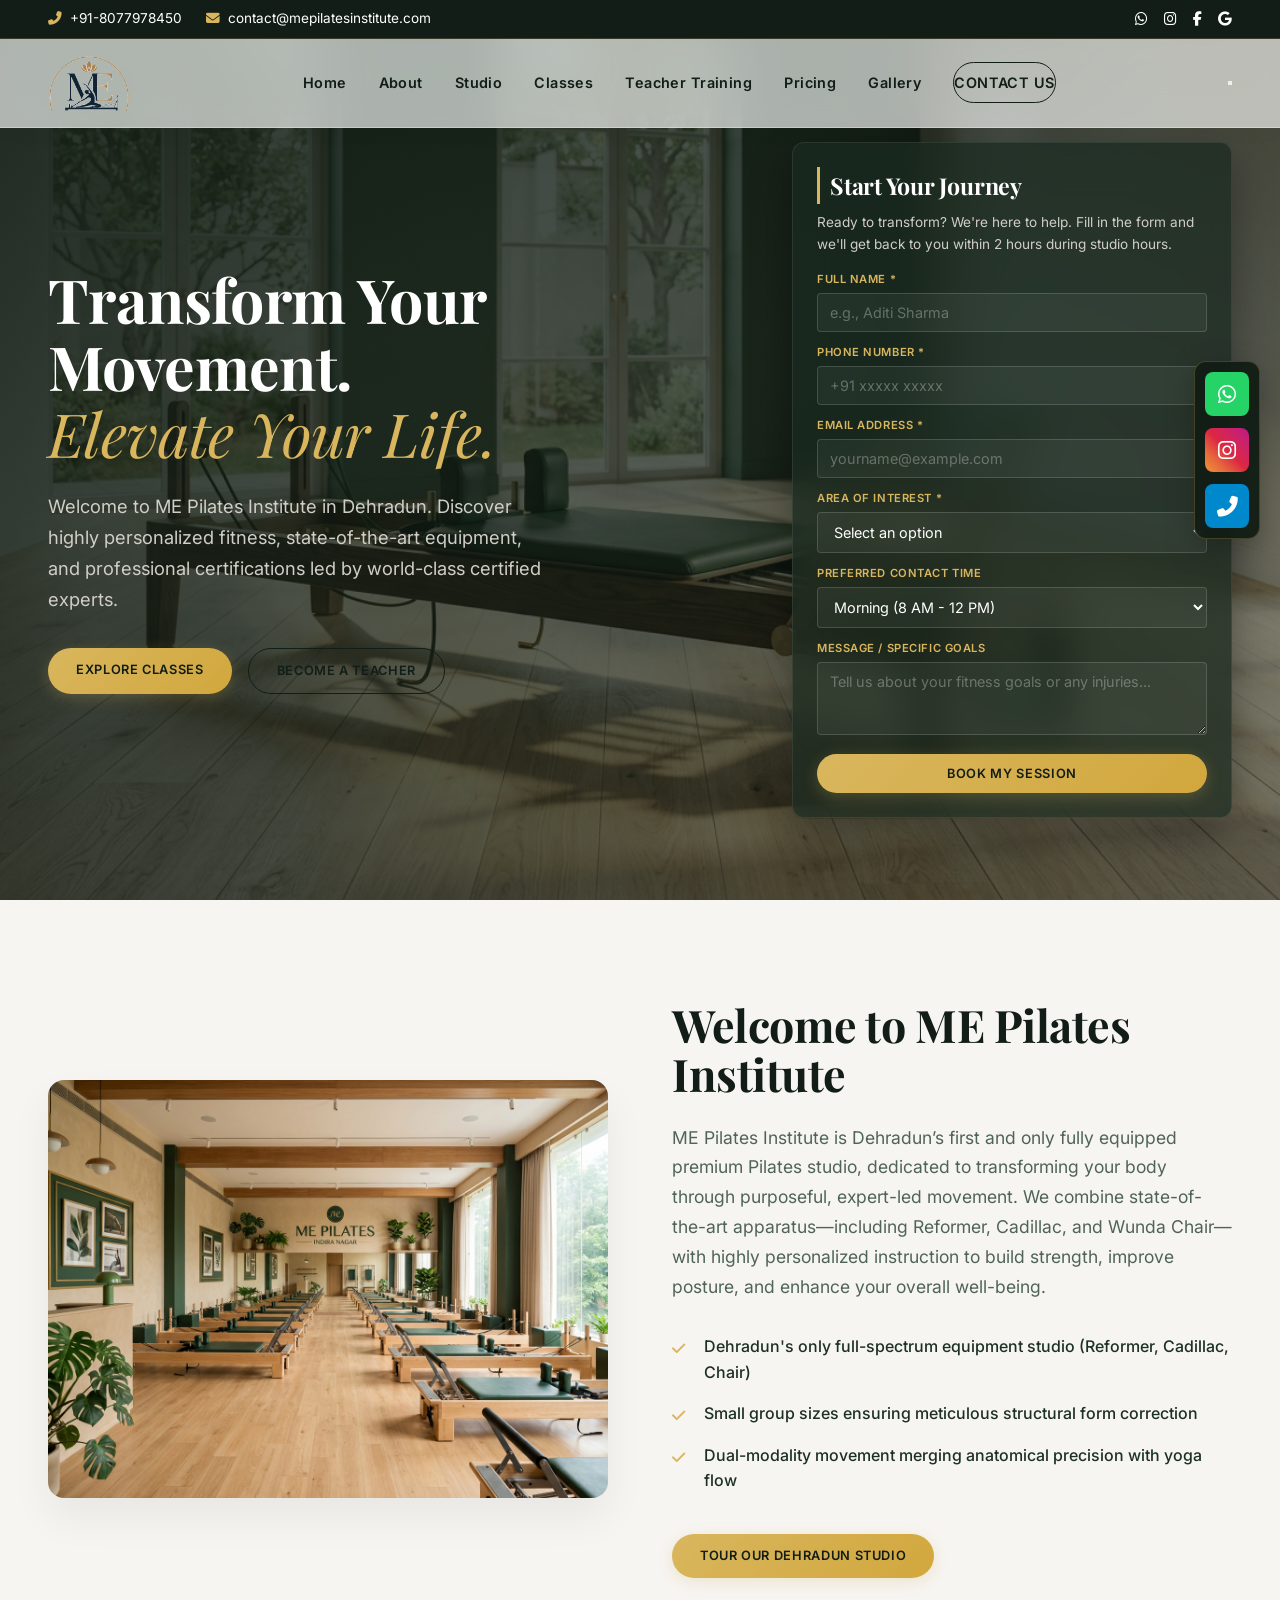
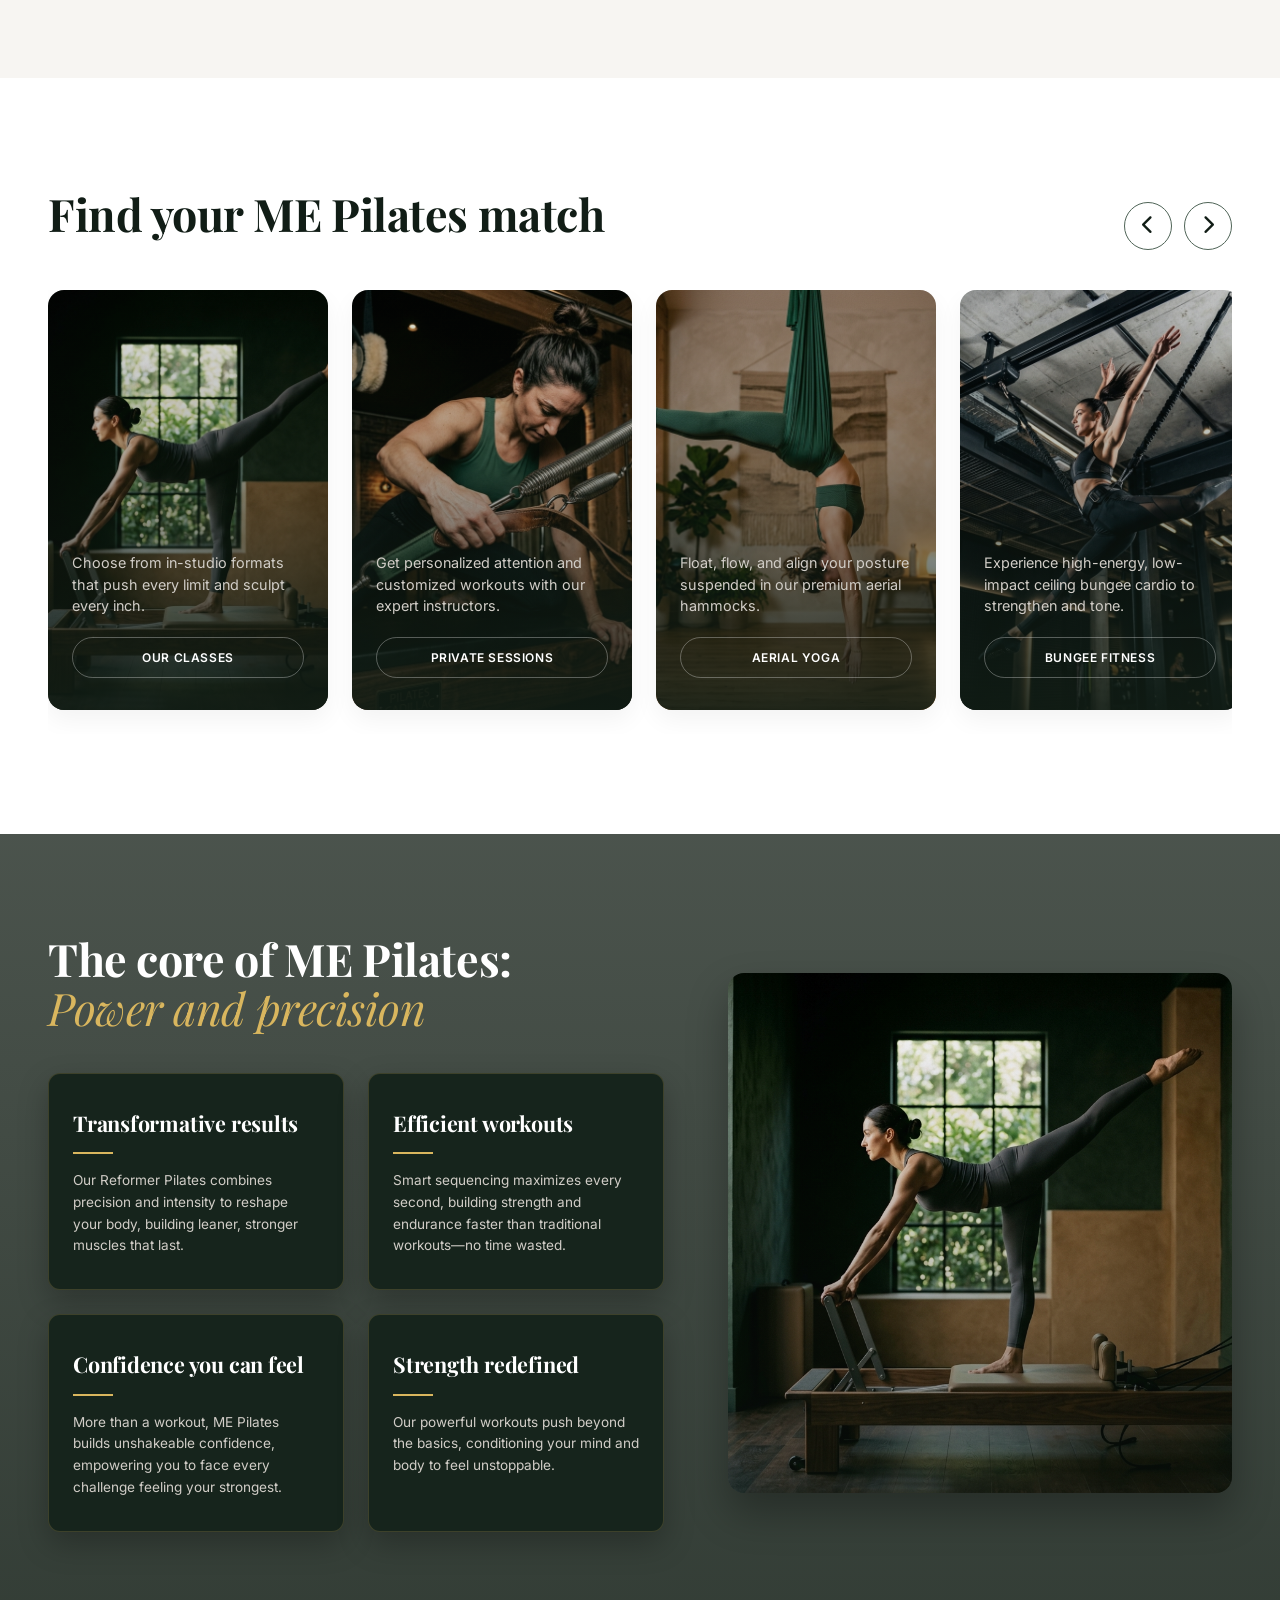
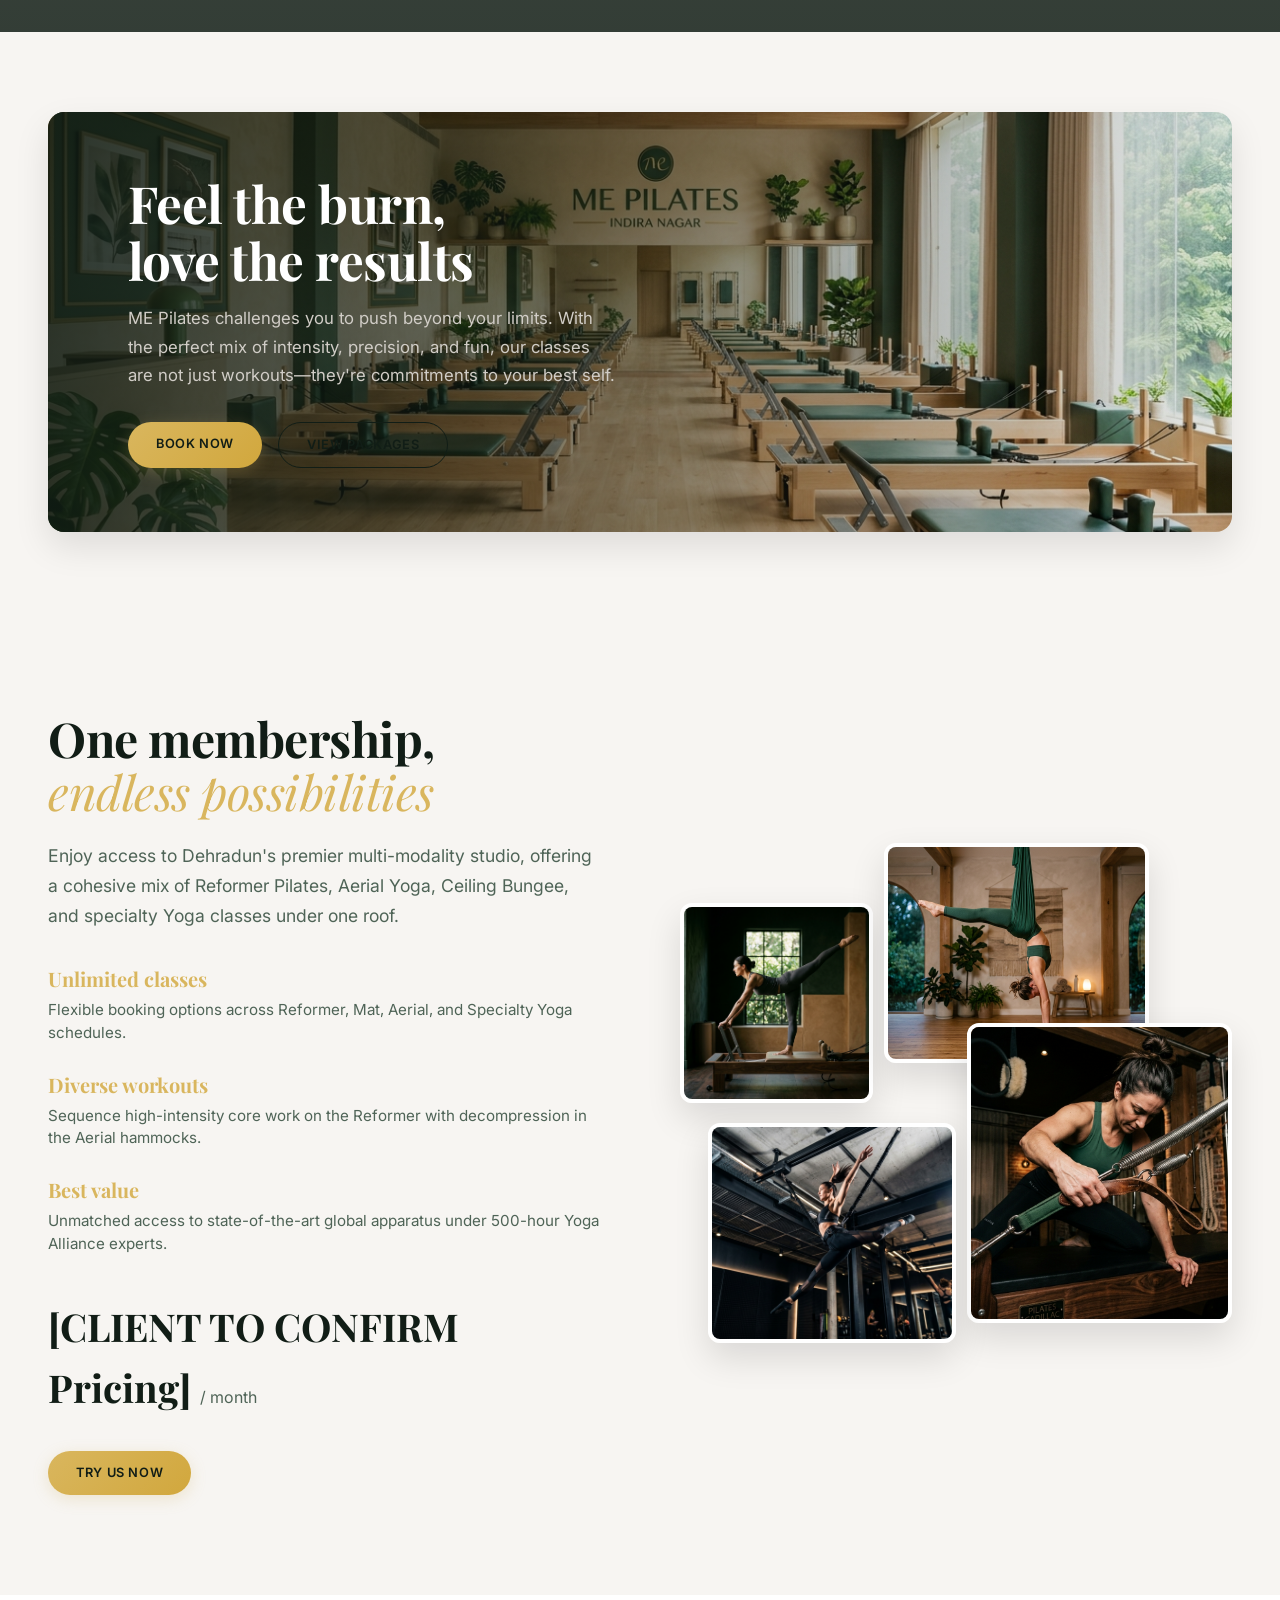
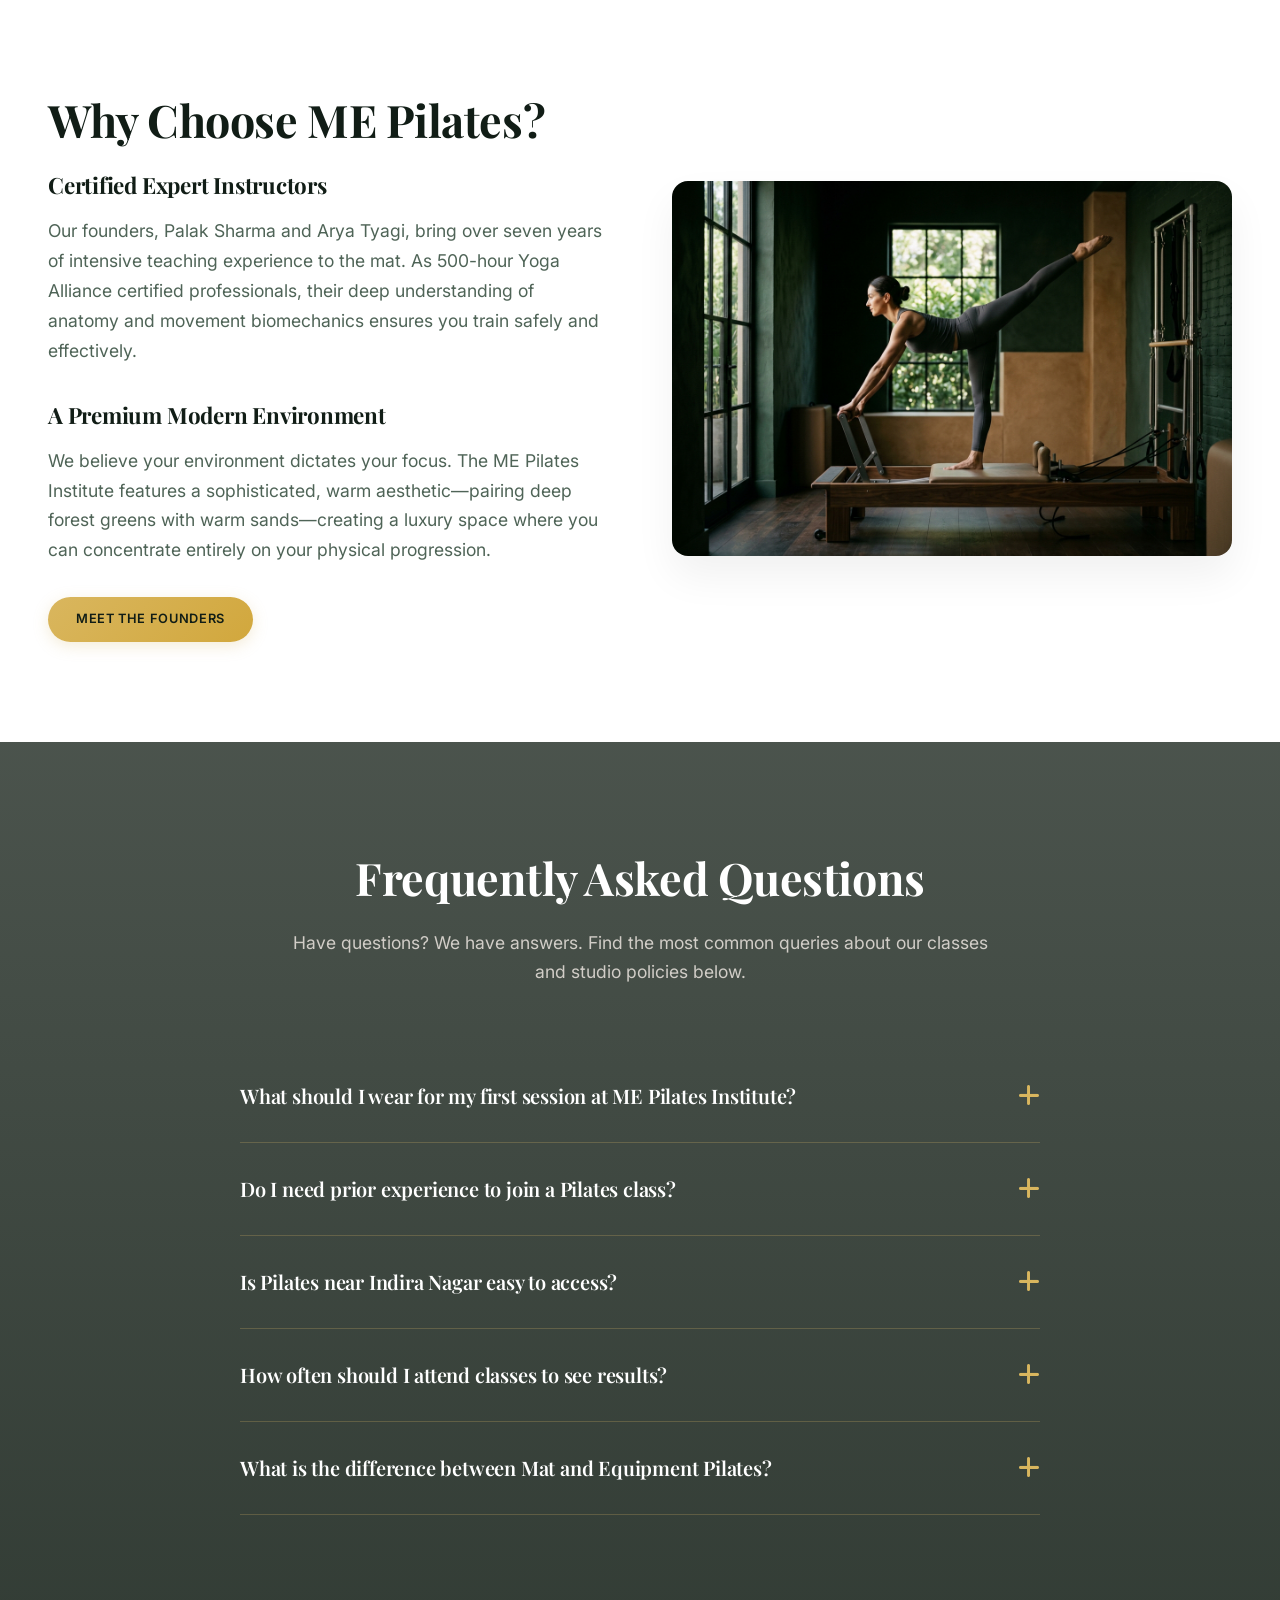
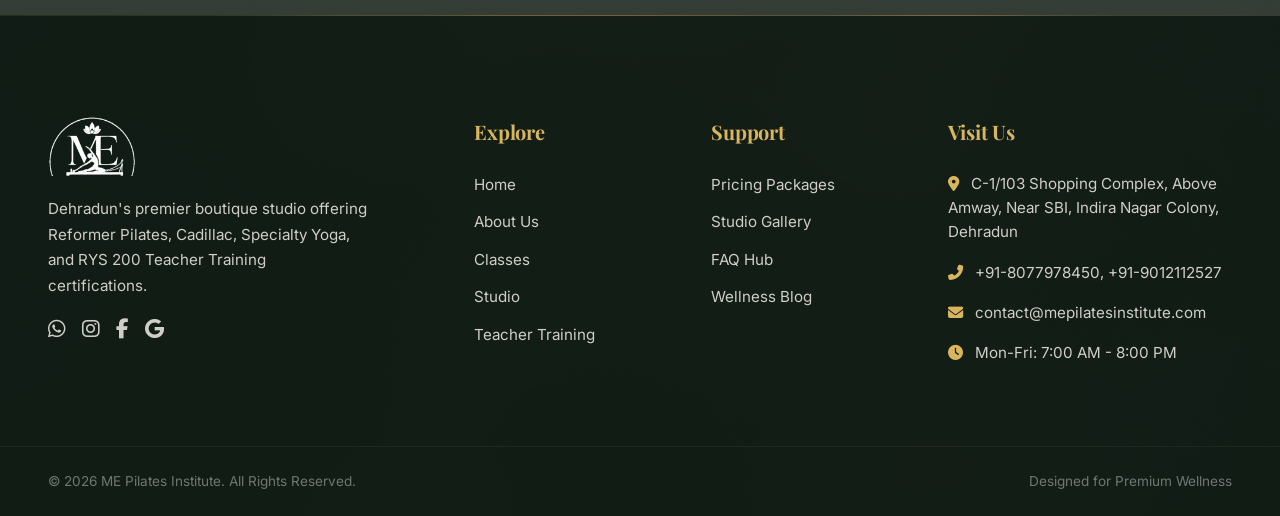
==== commit 194466aa: "feat: add premium top info bar, footer social links, and floating right contact sidebar to all pages" ====
--- a/index.html
+++ b/index.html
@@ -93,7 +93,21 @@
 <body>
     
     <!-- Premium Navigation Header -->
-    <header class="site-header">
+        <header class="site-header">
+        <div class="site-top-bar">
+            <div class="container top-bar-container">
+                <div class="top-bar-contact">
+                    <a href="tel:+918077978450"><i class="fas fa-phone-alt"></i> +91-8077978450</a>
+                    <a href="mailto:contact@mepilatesinstitute.com"><i class="fas fa-envelope"></i> contact@mepilatesinstitute.com</a>
+                </div>
+                <div class="top-bar-socials">
+                    <a href="https://wa.me/918077978450" target="_blank" title="WhatsApp"><i class="fab fa-whatsapp"></i></a>
+                    <a href="https://www.instagram.com/mepilatesinstitute?igsh=MW95dHBjYW1nZ3gxcA==" target="_blank" title="Instagram"><i class="fab fa-instagram"></i></a>
+                    <a href="https://www.facebook.com/share/19SUEZdyGA/" target="_blank" title="Facebook"><i class="fab fa-facebook-f"></i></a>
+                    <a href="https://share.google/hC6mRgUnRWeRK9oWT" target="_blank" title="Google Business"><i class="fab fa-google"></i></a>
+                </div>
+            </div>
+        </div>
         <div class="container nav-container">
             <a href="index.html" class="logo-wrapper">
                 <img src="assets/images/logo.png" alt="ME Pilates Institute Logo" class="logo-image">
@@ -449,6 +463,12 @@
             <div class="footer-brand">
                 <img src="assets/images/logo.png" alt="ME Pilates Institute Logo" class="footer-logo" style="height: 60px; width: auto; margin-bottom: 20px; filter: brightness(0) invert(1);">
                 <p>Dehradun's premier boutique studio offering Reformer Pilates, Cadillac, Specialty Yoga, and RYS 200 Teacher Training certifications.</p>
+                <div class="footer-socials">
+                    <a href="https://wa.me/918077978450" target="_blank" title="WhatsApp"><i class="fab fa-whatsapp"></i></a>
+                    <a href="https://www.instagram.com/mepilatesinstitute?igsh=MW95dHBjYW1nZ3gxcA==" target="_blank" title="Instagram"><i class="fab fa-instagram"></i></a>
+                    <a href="https://www.facebook.com/share/19SUEZdyGA/" target="_blank" title="Facebook"><i class="fab fa-facebook-f"></i></a>
+                    <a href="https://share.google/hC6mRgUnRWeRK9oWT" target="_blank" title="Google Business"><i class="fab fa-google"></i></a>
+                </div>
             </div>
             
             <div class="footer-links">
@@ -476,7 +496,7 @@
                 <h4>Visit Us</h4>
                 <p><i class="fas fa-map-marker-alt" style="color: var(--color-gold); margin-right: 8px;"></i> C-1/103 Shopping Complex, Above Amway, Near SBI, Indira Nagar Colony, Dehradun</p>
                 <p><i class="fas fa-phone-alt" style="color: var(--color-gold); margin-right: 8px;"></i> +91-8077978450, +91-9012112527</p>
-                <p><i class="fas fa-envelope" style="color: var(--color-gold); margin-right: 8px;"></i> Contact@MEpilatesInstitute.com</p>
+                <p><i class="fas fa-envelope" style="color: var(--color-gold); margin-right: 8px;"></i> contact@mepilatesinstitute.com</p>
                 <p><i class="fas fa-clock" style="color: var(--color-gold); margin-right: 8px;"></i> Mon-Fri: 7:00 AM - 8:00 PM</p>
             </div>
         </div>
@@ -487,6 +507,19 @@
         </div>
     </footer>
 
+    <!-- Floating Contact Sidebar -->
+    <div class="floating-contact-bar">
+        <a href="https://wa.me/918077978450" target="_blank" class="contact-btn whatsapp" title="Chat on WhatsApp">
+            <i class="fab fa-whatsapp"></i>
+        </a>
+        <a href="https://www.instagram.com/mepilatesinstitute?igsh=MW95dHBjYW1nZ3gxcA==" target="_blank" class="contact-btn instagram" title="Follow on Instagram">
+            <i class="fab fa-instagram"></i>
+        </a>
+        <a href="tel:+918077978450" class="contact-btn phone" title="Call Us">
+            <i class="fas fa-phone-alt"></i>
+        </a>
+    </div>
+
     <script src="js/main.js"></script>
 </body>
 </html>
--- a/css/style.css
+++ b/css/style.css
@@ -79,7 +79,7 @@
   left: 0;
   right: 0;
   z-index: 1000;
-  padding: 24px 0;
+  padding: 0; /* No padding on container itself */
   background-color: rgba(255, 255, 255, 0.65);
   backdrop-filter: blur(20px) saturate(180%);
   -webkit-backdrop-filter: blur(20px) saturate(180%);
@@ -92,32 +92,70 @@
 @supports ((animation-timeline: scroll()) and (animation-range: 0% 100%)) {
   @keyframes shrink-header {
     to {
-      padding: 12px 0;
       background-color: rgba(255, 255, 255, 0.85);
       border-bottom: 1px solid rgba(255, 255, 255, 0.55);
       box-shadow: 0 8px 32px 0 rgba(17, 29, 21, 0.04);
     }
   }
+  @keyframes shrink-nav {
+    to {
+      padding-top: 10px;
+      padding-bottom: 10px;
+    }
+  }
+  @keyframes collapse-top-bar {
+    to {
+      height: 0;
+      padding-top: 0;
+      padding-bottom: 0;
+      opacity: 0;
+      border-bottom: none;
+    }
+  }
   
   .site-header {
     animation: shrink-header auto linear both;
     animation-timeline: scroll(block root);
     animation-range: 0px 100px;
   }
+  .nav-container {
+    animation: shrink-nav auto linear both;
+    animation-timeline: scroll(block root);
+    animation-range: 0px 100px;
+  }
+  .site-top-bar {
+    animation: collapse-top-bar auto linear both;
+    animation-timeline: scroll(block root);
+    animation-range: 0px 50px;
+  }
 }
 
 /* JS Fallback Class (Applied when scroll timeline isn't supported) */
 .site-header.shrunk {
-  padding: 12px 0;
+  padding: 0;
   background-color: rgba(255, 255, 255, 0.85);
   border-bottom: 1px solid rgba(255, 255, 255, 0.55);
   box-shadow: 0 8px 32px 0 rgba(17, 29, 21, 0.04);
 }
+.site-header.shrunk .nav-container {
+  padding-top: 10px;
+  padding-bottom: 10px;
+}
+.site-header.shrunk .site-top-bar {
+  height: 0;
+  padding: 0;
+  opacity: 0;
+  border-bottom: none;
+  overflow: hidden;
+}
 
 .nav-container {
   display: flex;
   justify-content: space-between;
   align-items: center;
+  padding-top: 16px;
+  padding-bottom: 16px;
+  transition: padding var(--transition-smooth);
 }
 
 /* Logo styling */
@@ -654,20 +692,7 @@
   }
 }
 
-.power-glass-card {
-  background: rgba(255, 255, 255, 0.03);
-  backdrop-filter: blur(12px) saturate(180%);
-  border: 1px solid rgba(255, 255, 255, 0.08);
-  border-radius: 12px;
-  padding: 32px 24px;
-  transition: var(--transition-smooth);
-}
-
-.power-glass-card:hover {
-  background: rgba(255, 255, 255, 0.06);
-  border-color: rgba(213, 178, 99, 0.3);
-  transform: translateY(-4px);
-}
+/* --- Premium Solid Cards --- */
 
 .power-card-title {
   font-family: var(--font-headings);
@@ -1298,22 +1323,38 @@
   margin: 0 auto;
 }
 
+.power-glass-card {
+  background: #16241c; /* Solid rich dark green */
+  border: 1px solid rgba(213, 178, 99, 0.2);
+  border-radius: 12px;
+  padding: 32px 24px;
+  transition: var(--transition-smooth);
+  box-shadow: 0 12px 30px rgba(0, 0, 0, 0.25);
+}
+
+.power-glass-card:hover {
+  background: #1b2d22; /* Slightly lighter solid green on hover */
+  border-color: rgba(213, 178, 99, 0.45);
+  transform: translateY(-4px);
+  box-shadow: 0 20px 40px rgba(0, 0, 0, 0.35);
+}
+
+/* --- Premium Solid Cards --- */
 .horizontal-card {
   display: flex;
-  background: rgba(255, 255, 255, 0.03);
-  backdrop-filter: blur(12px) saturate(180%);
-  -webkit-backdrop-filter: blur(12px) saturate(180%);
-  border: 1px solid rgba(255, 255, 255, 0.08);
+  background: #e2e8e4; /* Soft, premium sage green card color for contrast */
+  border: 1px solid rgba(17, 29, 21, 0.08);
   border-radius: 16px;
   overflow: hidden;
   transition: var(--transition-smooth);
+  box-shadow: 0 10px 30px rgba(17, 29, 21, 0.04);
 }
 
 .horizontal-card:hover {
-  background: rgba(255, 255, 255, 0.06);
-  border-color: rgba(213, 178, 99, 0.3);
+  background: #dbe2dd; /* Slightly deeper sage green on hover */
+  border-color: rgba(213, 178, 99, 0.4);
   transform: translateY(-4px);
-  box-shadow: 0 20px 40px rgba(0, 0, 0, 0.25);
+  box-shadow: 0 20px 45px rgba(17, 29, 21, 0.08);
 }
 
 .horizontal-card-image {
@@ -1360,10 +1401,11 @@
 .horizontal-card-content h3 {
   font-size: 1.8rem;
   margin-bottom: 12px;
+  color: var(--color-green-dark); /* Dark green headings on light background */
 }
 
 .horizontal-card-content p {
-  color: var(--color-light-text);
+  color: var(--color-green-light); /* Readable soft dark green text on light background */
   font-size: 0.95rem;
   margin-bottom: 24px;
   line-height: 1.6;
@@ -1380,7 +1422,7 @@
 
 .curriculum-bullets li {
   font-size: 0.85rem;
-  color: var(--color-light-text);
+  color: var(--color-green-light); /* Readable text on light background */
   display: flex;
   align-items: center;
   gap: 8px;
@@ -1390,6 +1432,37 @@
   color: var(--color-gold);
   font-size: 0.8rem;
 }
+
+/* --- Dark Background Overrides for Horizontal Cards --- */
+.section-dark .horizontal-card,
+.section-dark-bg .horizontal-card {
+  background: #16241c; /* Solid deep forest green */
+  border: 1px solid rgba(213, 178, 99, 0.2);
+  box-shadow: 0 10px 30px rgba(0, 0, 0, 0.25);
+}
+
+.section-dark .horizontal-card:hover,
+.section-dark-bg .horizontal-card:hover {
+  background: #1b2d22; /* Slightly lighter green on hover */
+  border-color: rgba(213, 178, 99, 0.45);
+  box-shadow: 0 20px 40px rgba(0, 0, 0, 0.35);
+}
+
+.section-dark .horizontal-card-content h3,
+.section-dark-bg .horizontal-card-content h3 {
+  color: var(--color-white) !important;
+}
+
+.section-dark .horizontal-card-content p,
+.section-dark-bg .horizontal-card-content p {
+  color: var(--color-light-text) !important;
+}
+
+.section-dark .curriculum-bullets li,
+.section-dark-bg .curriculum-bullets li {
+  color: var(--color-light-text) !important;
+}
+
 
 /* Mobile responsive for horizontal cards */
 @media (max-width: 768px) {
@@ -1510,4 +1583,161 @@
   }
 }
 
-
+/* --- Premium Top Header Bar --- */
+.site-top-bar {
+  background-color: var(--color-green-dark);
+  border-bottom: 1px solid rgba(213, 178, 99, 0.2);
+  padding: 8px 0;
+  transition: all var(--transition-smooth);
+}
+
+.top-bar-container {
+  display: flex;
+  justify-content: space-between;
+  align-items: center;
+}
+
+.top-bar-contact {
+  display: flex;
+  gap: 24px;
+}
+
+.top-bar-contact a {
+  color: var(--color-white);
+  font-size: 0.85rem;
+  font-family: var(--font-body);
+  display: inline-flex;
+  align-items: center;
+  gap: 8px;
+  transition: var(--transition-fast);
+  text-decoration: none;
+}
+
+.top-bar-contact a:hover {
+  color: var(--color-gold);
+}
+
+.top-bar-contact a i {
+  color: var(--color-gold);
+}
+
+.top-bar-socials {
+  display: flex;
+  gap: 16px;
+}
+
+.top-bar-socials a {
+  color: var(--color-white);
+  font-size: 0.9rem;
+  transition: var(--transition-fast);
+  display: inline-flex;
+  align-items: center;
+  justify-content: center;
+  text-decoration: none;
+}
+
+.top-bar-socials a:hover {
+  color: var(--color-gold);
+  transform: translateY(-2px);
+}
+
+/* Hide top header bar on mobile/tablet to prevent layout overlap */
+@media (max-width: 768px) {
+  .site-top-bar {
+    display: none !important;
+  }
+}
+
+/* --- Floating Contact Sidebar --- */
+.floating-contact-bar {
+  position: fixed;
+  right: 20px;
+  top: 50%;
+  transform: translateY(-50%);
+  z-index: 1200;
+  background: rgba(17, 29, 21, 0.95);
+  border: 1px solid rgba(213, 178, 99, 0.25);
+  border-radius: 12px;
+  padding: 10px;
+  display: flex;
+  flex-direction: column;
+  gap: 12px;
+  box-shadow: 0 10px 30px rgba(0, 0, 0, 0.25);
+  backdrop-filter: blur(8px);
+  -webkit-backdrop-filter: blur(8px);
+}
+
+.contact-btn {
+  width: 44px;
+  height: 44px;
+  border-radius: 8px;
+  display: flex;
+  align-items: center;
+  justify-content: center;
+  color: var(--color-white) !important;
+  font-size: 1.3rem;
+  transition: all var(--transition-fast);
+  text-decoration: none;
+}
+
+.contact-btn:hover {
+  transform: scale(1.1);
+}
+
+.contact-btn.whatsapp {
+  background-color: #25D366;
+}
+.contact-btn.whatsapp:hover {
+  box-shadow: 0 0 15px rgba(37, 211, 102, 0.5);
+}
+
+.contact-btn.instagram {
+  background: linear-gradient(45deg, #f09433 0%, #e6683c 25%, #dc2743 50%, #cc2366 75%, #bc1888 100%);
+}
+.contact-btn.instagram:hover {
+  box-shadow: 0 0 15px rgba(220, 39, 67, 0.5);
+}
+
+.contact-btn.phone {
+  background-color: #0088cc;
+}
+.contact-btn.phone:hover {
+  box-shadow: 0 0 15px rgba(0, 136, 204, 0.5);
+}
+
+@media (max-width: 480px) {
+  .floating-contact-bar {
+    right: 10px;
+    padding: 6px;
+    gap: 8px;
+  }
+  .contact-btn {
+    width: 38px;
+    height: 38px;
+    font-size: 1.1rem;
+  }
+}
+
+/* --- Footer Socials --- */
+.footer-socials {
+  margin-top: 20px;
+  display: flex;
+  gap: 16px;
+}
+
+.footer-socials a {
+  color: var(--color-light-text);
+  font-size: 1.25rem;
+  transition: var(--transition-fast);
+  display: inline-flex;
+  align-items: center;
+  justify-content: center;
+  text-decoration: none;
+}
+
+.footer-socials a:hover {
+  color: var(--color-gold);
+  transform: translateY(-2px);
+}
+
+
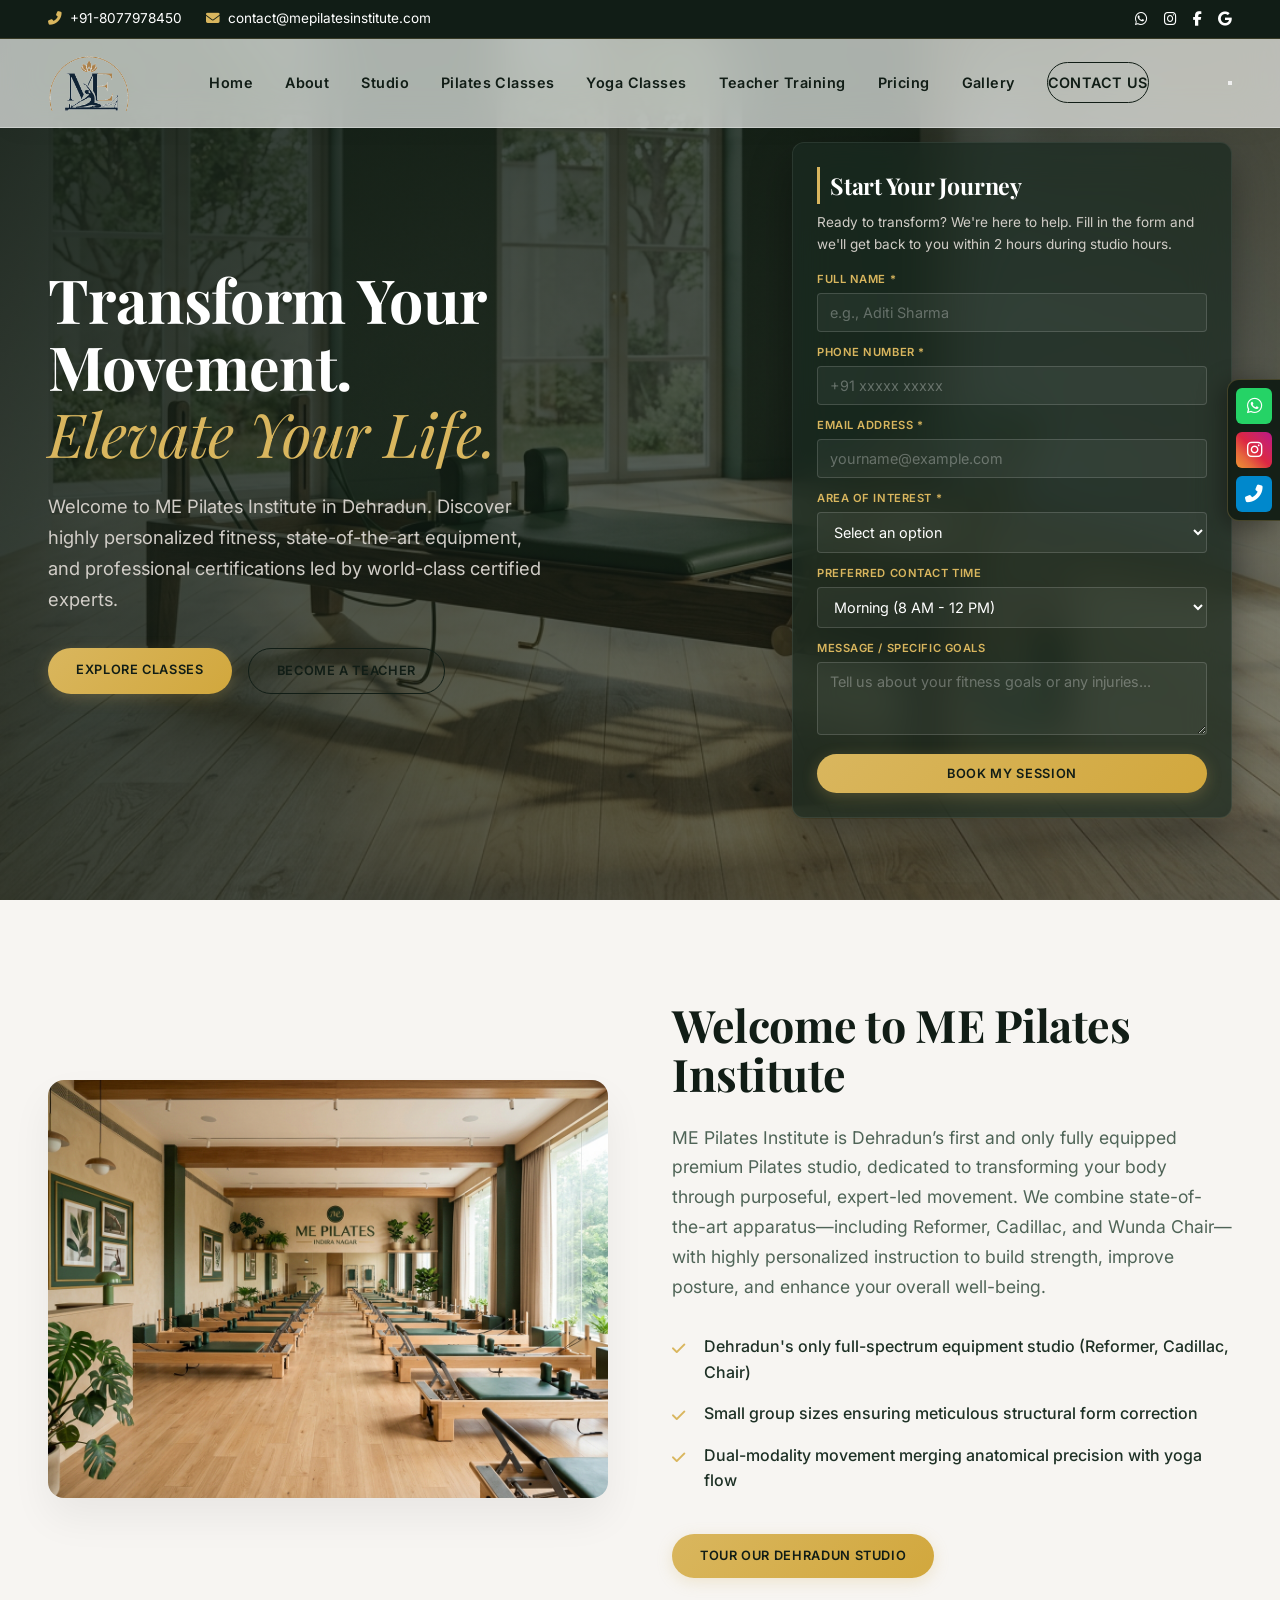
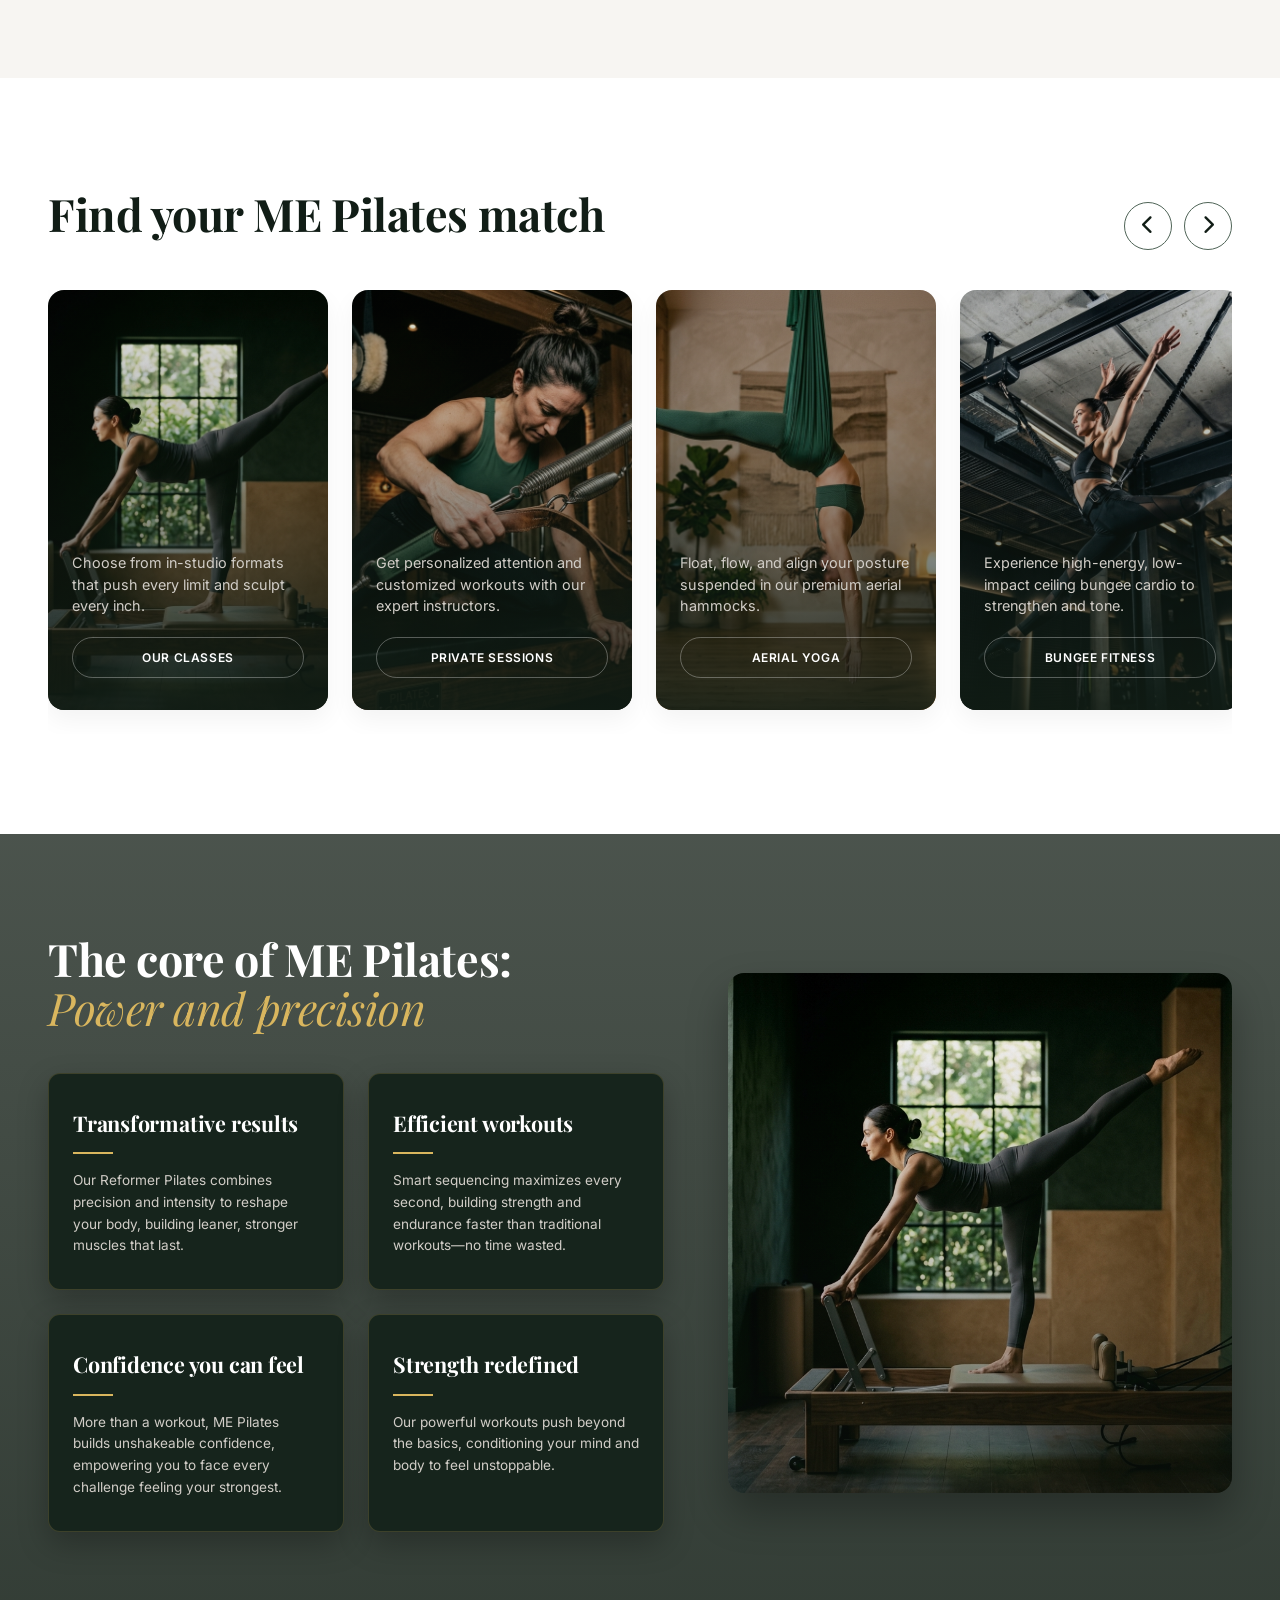
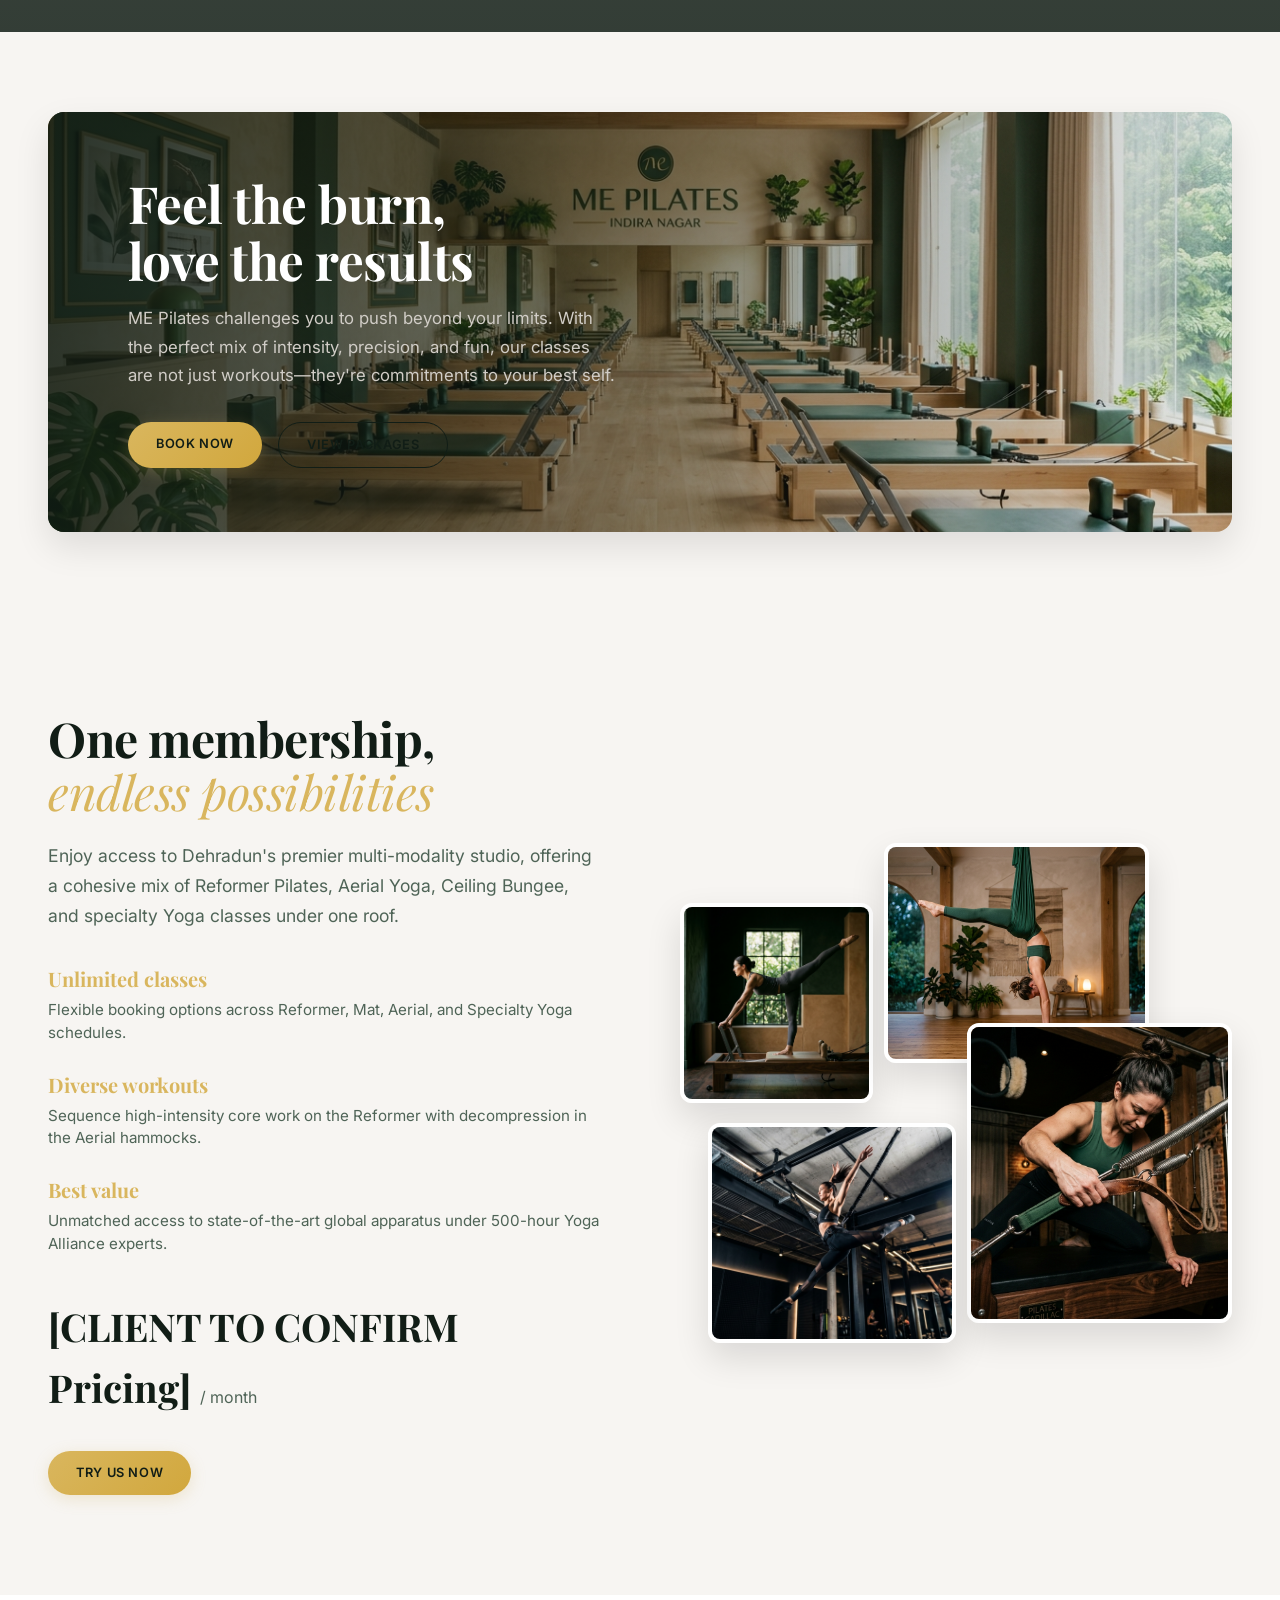
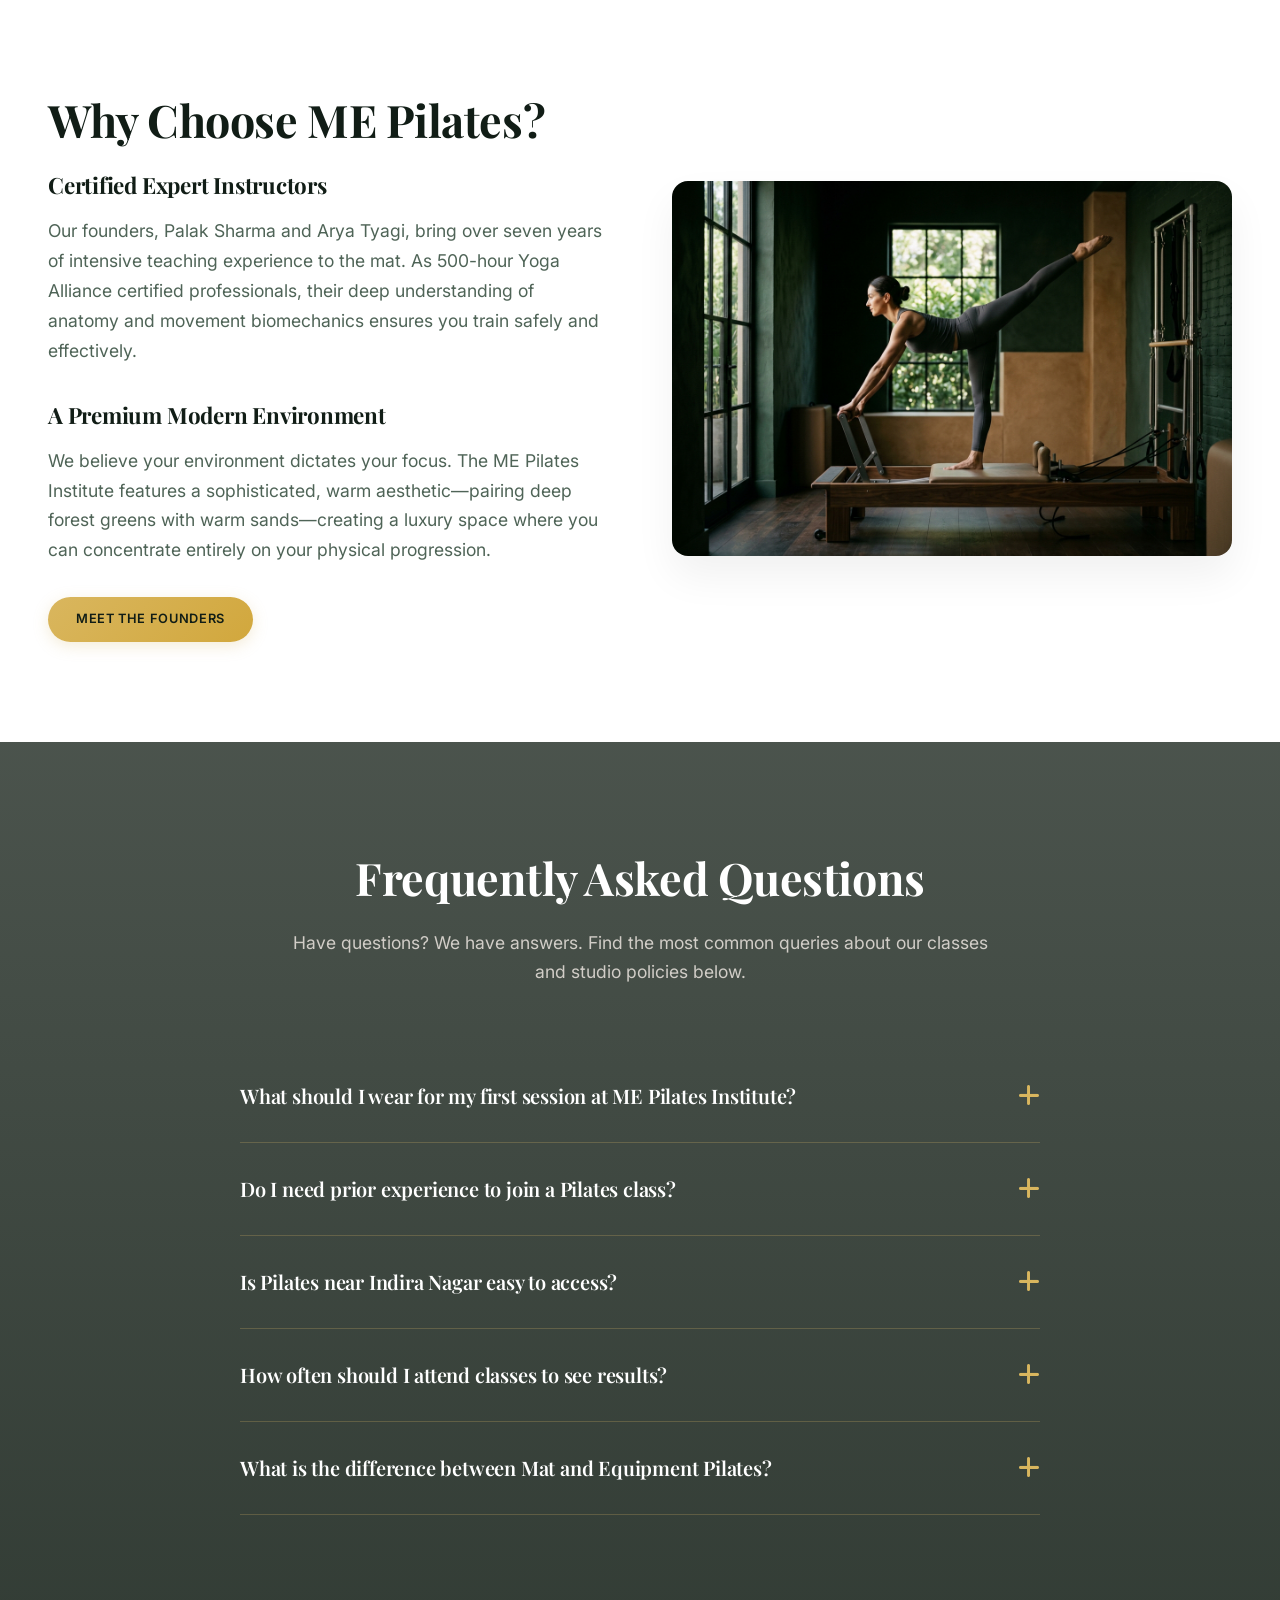
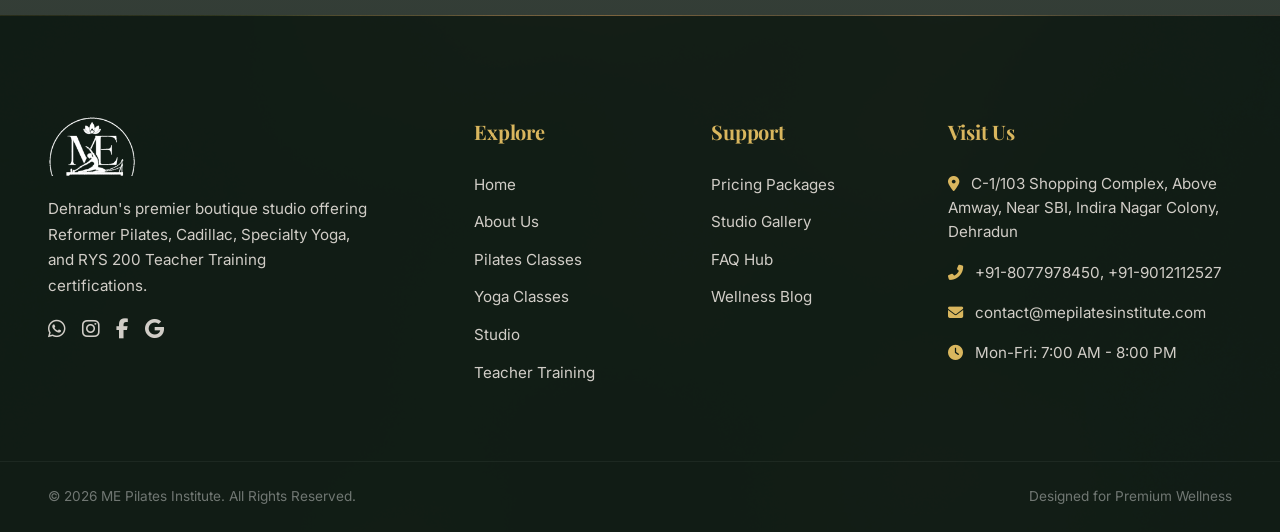
==== commit 13566f3f: "Restructure Classes section into separate Pilates and Yoga Classes premium style grid pages, update " ====
--- a/index.html
+++ b/index.html
@@ -117,7 +117,7 @@
                     <li><a href="index.html" class="active">Home</a></li>
                     <li><a href="about-us.html">About</a></li>
                     <li><a href="pilates-studio-dehradun.html">Studio</a></li>
-                    <li><a href="pilates-classes-dehradun.html">Classes</a></li>
+                    <li><a href="pilates-classes-dehradun.html">Pilates Classes</a></li><li><a href="yoga-classes-dehradun.html">Yoga Classes</a></li>
                     <li><a href="pilates-teacher-training-dehradun.html">Teacher Training</a></li>
                     <li><a href="pricing.html">Pricing</a></li>
                     <li><a href="gallery.html">Gallery</a></li>
@@ -238,7 +238,7 @@
                         <img src="assets/images/cadillac_pilates.jpg" alt="Private Cadillac Sessions" class="carousel-card-img">
                         <div class="carousel-card-content">
                             <p>Get personalized attention and customized workouts with our expert instructors.</p>
-                            <a href="pilates-classes-dehradun.html" class="carousel-card-btn">Private sessions</a>
+                            <a href="pilates-classes-dehradun.html?interest=reformer_flow" class="carousel-card-btn">Private sessions</a>
                         </div>
                     </div>
                     
@@ -246,7 +246,7 @@
                         <img src="assets/images/aerial_yoga.jpg" alt="Aerial Yoga Classes" class="carousel-card-img">
                         <div class="carousel-card-content">
                             <p>Float, flow, and align your posture suspended in our premium aerial hammocks.</p>
-                            <a href="pilates-classes-dehradun.html" class="carousel-card-btn">Aerial Yoga</a>
+                            <a href="yoga-classes-dehradun.html?interest=aerial_yoga" class="carousel-card-btn">Aerial Yoga</a>
                         </div>
                     </div>
                     
@@ -254,7 +254,7 @@
                         <img src="assets/images/bungee_fitness.jpg" alt="Bungee Fitness Classes" class="carousel-card-img">
                         <div class="carousel-card-content">
                             <p>Experience high-energy, low-impact ceiling bungee cardio to strengthen and tone.</p>
-                            <a href="pilates-classes-dehradun.html" class="carousel-card-btn">Bungee Fitness</a>
+                            <a href="yoga-classes-dehradun.html?interest=bungee_yoga" class="carousel-card-btn">Bungee Fitness</a>
                         </div>
                     </div>
 
@@ -476,7 +476,7 @@
                 <ul>
                     <li><a href="index.html">Home</a></li>
                     <li><a href="about-us.html">About Us</a></li>
-                    <li><a href="pilates-classes-dehradun.html">Classes</a></li>
+                    <li><a href="pilates-classes-dehradun.html">Pilates Classes</a></li><li><a href="yoga-classes-dehradun.html">Yoga Classes</a></li>
                     <li><a href="pilates-studio-dehradun.html">Studio</a></li>
                     <li><a href="pilates-teacher-training-dehradun.html">Teacher Training</a></li>
                 </ul>
--- a/css/style.css
+++ b/css/style.css
@@ -1651,37 +1651,38 @@
 /* --- Floating Contact Sidebar --- */
 .floating-contact-bar {
   position: fixed;
-  right: 20px;
+  right: 0; /* Sticky flush against the right edge */
   top: 50%;
   transform: translateY(-50%);
   z-index: 1200;
   background: rgba(17, 29, 21, 0.95);
   border: 1px solid rgba(213, 178, 99, 0.25);
-  border-radius: 12px;
-  padding: 10px;
+  border-right: none; /* No border on the screen-attached edge */
+  border-radius: 12px 0 0 12px; /* Rounded only on the left side */
+  padding: 8px; /* Reduced from 10px */
   display: flex;
   flex-direction: column;
-  gap: 12px;
-  box-shadow: 0 10px 30px rgba(0, 0, 0, 0.25);
+  gap: 8px; /* Reduced from 12px */
+  box-shadow: -5px 5px 25px rgba(0, 0, 0, 0.35); /* Shadow projecting left */
   backdrop-filter: blur(8px);
   -webkit-backdrop-filter: blur(8px);
 }
 
 .contact-btn {
-  width: 44px;
-  height: 44px;
-  border-radius: 8px;
+  width: 36px; /* Reduced from 44px */
+  height: 36px; /* Reduced from 44px */
+  border-radius: 6px; /* Slightly tighter border radius */
   display: flex;
   align-items: center;
   justify-content: center;
   color: var(--color-white) !important;
-  font-size: 1.3rem;
+  font-size: 1.1rem; /* Reduced from 1.3rem */
   transition: all var(--transition-fast);
   text-decoration: none;
 }
 
 .contact-btn:hover {
-  transform: scale(1.1);
+  transform: scale(1.1) translateX(-2px); /* Moves slightly leftward on hover */
 }
 
 .contact-btn.whatsapp {
@@ -1707,14 +1708,14 @@
 
 @media (max-width: 480px) {
   .floating-contact-bar {
-    right: 10px;
+    right: 0;
     padding: 6px;
-    gap: 8px;
+    gap: 6px;
   }
   .contact-btn {
-    width: 38px;
-    height: 38px;
-    font-size: 1.1rem;
+    width: 32px;
+    height: 32px;
+    font-size: 1.0rem;
   }
 }
 
@@ -1740,4 +1741,151 @@
   transform: translateY(-2px);
 }
 
-
+/* --- Premium Style Grid & Cards --- */
+.classes-grid-section {
+  padding: 80px 0;
+  background-color: var(--color-sand-bg);
+}
+
+.classes-grid-section.dark {
+  background-color: var(--color-green-dark);
+  color: var(--color-white);
+}
+
+.classes-card-grid {
+  display: grid;
+  grid-template-columns: repeat(auto-fit, minmax(280px, 1fr));
+  gap: 30px;
+  margin-top: 40px;
+}
+
+.style-card {
+  background-color: #16251c; /* Solid rich dark green card background */
+  border-radius: 12px;
+  overflow: hidden;
+  box-shadow: 0 10px 30px rgba(0, 0, 0, 0.15);
+  border: 1px solid rgba(213, 178, 99, 0.15);
+  display: flex;
+  flex-direction: column;
+  height: 100%;
+  transition: all var(--transition-smooth);
+}
+
+.style-card-image-wrapper {
+  position: relative;
+  width: 100%;
+  padding-top: 75%; /* 4:3 Aspect Ratio */
+  overflow: hidden;
+}
+
+.style-card-image-wrapper img {
+  position: absolute;
+  top: 0;
+  left: 0;
+  width: 100%;
+  height: 100%;
+  object-fit: cover;
+  transition: transform var(--transition-smooth);
+}
+
+.style-card-content {
+  padding: 24px;
+  display: flex;
+  flex-direction: column;
+  flex-grow: 1;
+}
+
+.style-card-badge {
+  display: inline-block;
+  align-self: flex-start;
+  background-color: var(--color-gold);
+  color: var(--color-green-dark);
+  font-size: 0.75rem;
+  font-weight: 600;
+  text-transform: uppercase;
+  padding: 4px 8px;
+  border-radius: 4px;
+  margin-bottom: 12px;
+  letter-spacing: 0.05em;
+}
+
+.style-card h3 {
+  font-family: var(--font-headings);
+  color: var(--color-gold);
+  font-size: 1.4rem;
+  margin-bottom: 12px;
+  line-height: 1.2;
+}
+
+.style-card p {
+  color: var(--color-white);
+  opacity: 0.85;
+  font-size: 0.9rem;
+  line-height: 1.5;
+  margin-bottom: 24px;
+  flex-grow: 1;
+  font-family: var(--font-body);
+}
+
+.style-card .btn-card {
+  display: inline-block;
+  text-align: center;
+  background-color: var(--color-gold);
+  color: var(--color-green-dark) !important;
+  font-weight: 600;
+  font-size: 0.9rem;
+  padding: 10px 20px;
+  border-radius: 20px; /* Pill button shape */
+  text-decoration: none;
+  transition: all var(--transition-fast);
+  border: 1px solid var(--color-gold);
+  margin-top: auto;
+}
+
+.style-card .btn-card:hover {
+  background-color: transparent;
+  color: var(--color-gold) !important;
+  transform: translateY(-2px);
+}
+
+/* Hover effects for the whole card */
+.style-card:hover {
+  transform: translateY(-8px);
+  border-color: var(--color-gold);
+  box-shadow: 0 15px 35px rgba(213, 178, 99, 0.15);
+}
+
+.style-card:hover .style-card-image-wrapper img {
+  transform: scale(1.06);
+}
+
+.classes-cross-link {
+  margin-top: 60px;
+  text-align: center;
+  padding: 32px;
+  background-color: rgba(255, 255, 255, 0.02);
+  border: 1px dashed rgba(213, 178, 99, 0.3);
+  border-radius: 8px;
+}
+
+.classes-cross-link p {
+  font-family: var(--font-headings);
+  font-size: 1.2rem;
+  color: var(--color-white);
+  margin-bottom: 12px;
+}
+
+.classes-cross-link a {
+  color: var(--color-gold);
+  text-decoration: none;
+  font-weight: 600;
+  border-bottom: 1px solid var(--color-gold);
+  transition: var(--transition-fast);
+}
+
+.classes-cross-link a:hover {
+  color: var(--color-white);
+  border-color: var(--color-white);
+}
+
+
